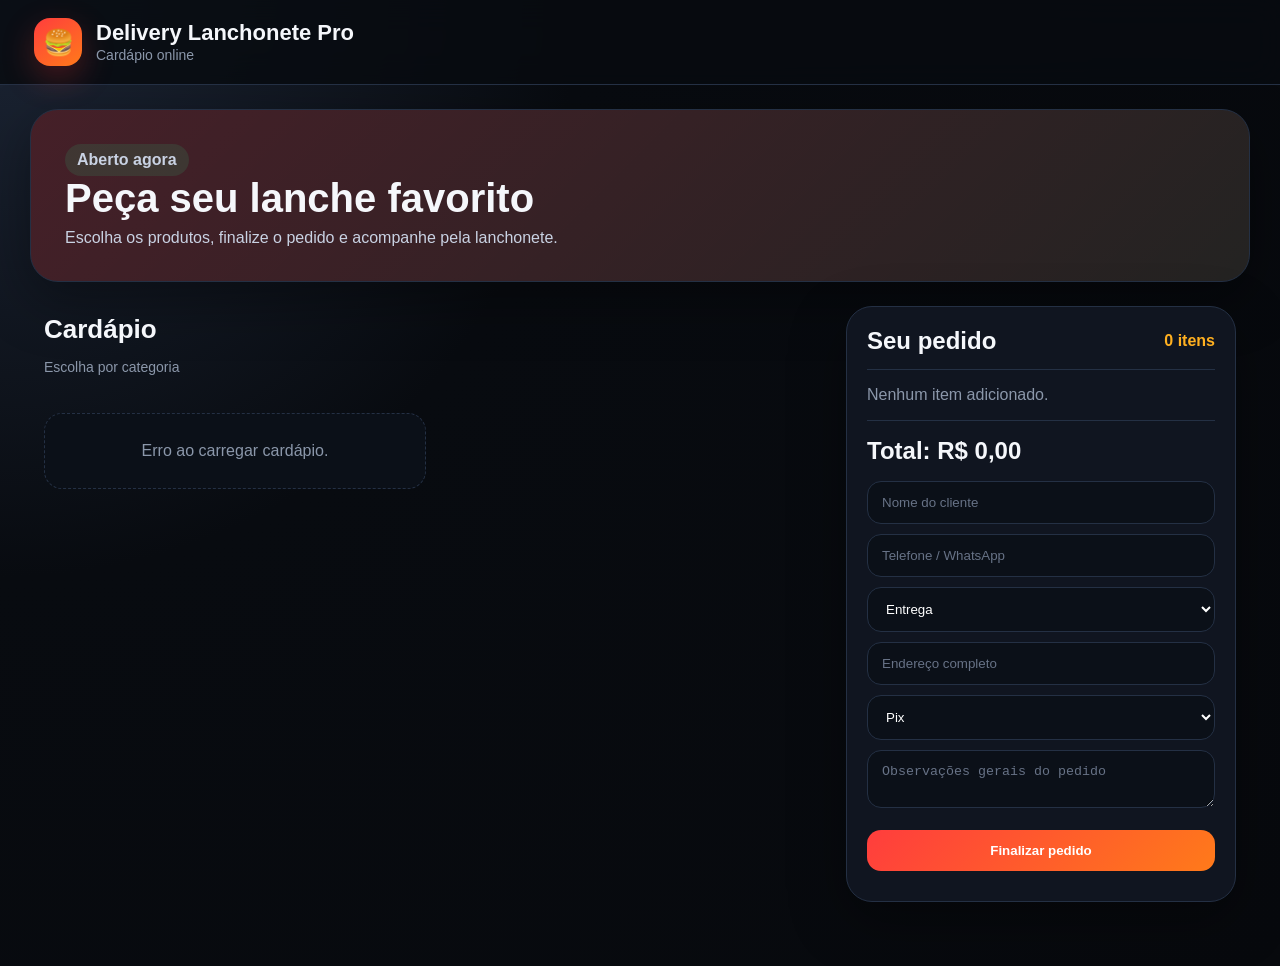
==== frontend/static/index.html @ 798baa49 "Primeira versão Delivery Pro" ====
<!DOCTYPE html>
<html lang="pt-br">
<head>
  <meta charset="UTF-8" />
  <meta name="viewport" content="width=device-width, initial-scale=1.0" />
  <title>Delivery Lanchonete Pro</title>
  <link rel="stylesheet" href="styles.css" />
</head>
<body class="customer-page">
  <header class="topbar">
    <div class="brand">
      <div class="logo">🍔</div>
      <div>
        <h1>Delivery Lanchonete Pro</h1>
        <span>Cardápio online</span>
      </div>
    </div>
  </header>

  <section class="hero">
    <div>
      <p class="badge">Aberto agora</p>
      <h2>Peça seu lanche favorito</h2>
      <p>Escolha os produtos, finalize o pedido e acompanhe pela lanchonete.</p>
    </div>
  </section>

  <main class="layout">
    <section class="menu-area">
      <div class="section-title">
        <h2>Cardápio</h2>
        <p>Escolha por categoria</p>
      </div>

      <div id="category-tabs" class="category-tabs"></div>
      <div id="menu-container" class="product-grid"></div>
    </section>

    <aside class="cart-panel">
      <div class="cart-header">
        <h2>Seu pedido</h2>
        <span id="cart-count">0 itens</span>
      </div>

      <div id="cart-items" class="cart-items empty">
        Nenhum item adicionado.
      </div>

      <div class="cart-total" id="cart-total">
        Total: R$ 0,00
      </div>

      <div class="checkout">
        <input id="customer_name" placeholder="Nome do cliente" />
        <input id="phone" placeholder="Telefone / WhatsApp" />

        <select id="delivery_option">
          <option value="entrega">Entrega</option>
          <option value="retirada">Retirada no balcão</option>
        </select>

        <input id="address" placeholder="Endereço completo" />

        <select id="payment_method">
          <option value="pix">Pix</option>
          <option value="dinheiro">Dinheiro</option>
          <option value="cartao">Cartão</option>
        </select>

        <input
          id="change_amount"
          type="number"
          step="0.01"
          placeholder="Troco para quanto?"
          style="display:none"
        />

        <textarea
          id="observations"
          placeholder="Observações gerais do pedido"
        ></textarea>

        <button id="place-order-btn" class="primary-btn">
          Finalizar pedido
        </button>

        <div id="order-feedback"></div>
      </div>
    </aside>
  </main>

  <script src="scripts.js"></script>
</body>
</html>
---- frontend/static/styles.css ----
:root{--bg:#080b10;--panel:#111722;--panel2:#151d2b;--card:#131a26;--muted:#8b97aa;--text:#f5f7fb;--line:#243044;--accent:#ff3d3d;--accent2:#ffb020;--green:#28d17c;--blue:#4c8dff;--danger:#ff4d6d;--shadow:0 18px 55px rgba(0,0,0,.35)}*{box-sizing:border-box}body{margin:0;background:radial-gradient(circle at top left,#1c2535 0,#080b10 36%,#07090d 100%);color:var(--text);font-family:Inter,Segoe UI,Arial,sans-serif}.topbar{position:sticky;top:0;z-index:5;display:flex;align-items:center;justify-content:space-between;padding:18px 34px;background:rgba(8,11,16,.84);backdrop-filter:blur(16px);border-bottom:1px solid var(--line)}.brand{display:flex;gap:14px;align-items:center}.logo{width:48px;height:48px;display:grid;place-items:center;border-radius:16px;background:linear-gradient(145deg,var(--accent),#ff7a1a);box-shadow:0 12px 32px rgba(255,61,61,.25);font-size:25px}.brand h1{margin:0;font-size:22px}.brand span,.section-title p{color:var(--muted);font-size:14px}.admin-link{color:#fff;text-decoration:none;border:1px solid var(--line);padding:11px 16px;border-radius:14px;background:var(--panel2)}.hero{margin:24px auto 10px;max-width:1220px;padding:34px;border:1px solid var(--line);border-radius:28px;background:linear-gradient(135deg,rgba(255,61,61,.22),rgba(255,176,32,.08)),var(--panel);box-shadow:var(--shadow)}.badge{display:inline-block;margin:0 0 12px;padding:7px 12px;border-radius:99px;background:rgba(40,209,124,.13);color:var(--green);font-weight:700}.hero h2{font-size:40px;margin:0 0 8px}.hero p{color:#c9d2e3;margin:0}.layout{max-width:1220px;margin:0 auto 50px;display:grid;grid-template-columns:1fr 390px;gap:22px;padding:14px}.section-title{margin:8px 0 18px}.section-title h2{margin:0;font-size:26px}.category-tabs{display:flex;gap:10px;flex-wrap:wrap;margin-bottom:20px}.tab{border:1px solid var(--line);background:var(--panel);color:#d8dfed;padding:11px 18px;border-radius:99px;cursor:pointer}.tab.active{background:linear-gradient(135deg,var(--accent),#ff7a1a);border-color:transparent;color:white;font-weight:800}.product-grid{display:grid;grid-template-columns:repeat(auto-fill,minmax(260px,1fr));gap:16px}.product-card{background:linear-gradient(180deg,var(--card),#0f1520);border:1px solid var(--line);border-radius:24px;overflow:hidden;box-shadow:var(--shadow)}.product-image{height:150px;display:grid;place-items:center;background:linear-gradient(135deg,#202b3d,#111722);font-size:64px}.product-body{padding:18px}.product-body h3{margin:0 0 8px}.product-body p{min-height:44px;color:var(--muted);margin:0 0 12px}.product-body strong{display:block;color:#fff;font-size:22px;margin-bottom:12px}.item-note,input,select,textarea{width:100%;border:1px solid var(--line);background:#0b1018;color:#fff;border-radius:14px;padding:13px 14px;outline:none}input::placeholder,textarea::placeholder{color:#677286}.product-body button,.primary-btn,.order-actions button{width:100%;border:0;border-radius:14px;padding:13px;background:linear-gradient(135deg,var(--accent),#ff7a1a);color:white;font-weight:800;cursor:pointer;margin-top:12px}.cart-panel{position:sticky;top:92px;align-self:start;background:rgba(17,23,34,.95);border:1px solid var(--line);border-radius:26px;padding:20px;box-shadow:var(--shadow)}.cart-header{display:flex;align-items:center;justify-content:space-between;border-bottom:1px solid var(--line);padding-bottom:14px}.cart-header h2{margin:0}.cart-header span{color:var(--accent2);font-weight:800}.cart-items{display:flex;flex-direction:column;gap:12px;max-height:330px;overflow:auto;padding:16px 0}.empty{color:var(--muted)}.cart-item{display:grid;grid-template-columns:1fr auto;gap:10px;background:#0b1018;border:1px solid var(--line);border-radius:18px;padding:13px}.cart-item span{display:block;color:var(--muted);font-size:12px;margin-top:4px}.cart-item em{grid-column:1/3;color:var(--accent2);font-style:normal;font-weight:800}.qty-control{display:flex;gap:8px;align-items:center}.qty-control button{width:30px;height:30px;border-radius:10px;border:1px solid var(--line);background:var(--panel2);color:#fff}.cart-total{font-size:24px;font-weight:900;border-top:1px solid var(--line);padding-top:16px}.checkout{display:flex;flex-direction:column;gap:10px;margin-top:16px}.success-msg,.error-msg{padding:12px;border-radius:14px;margin-top:10px}.success-msg{background:rgba(40,209,124,.15);color:var(--green)}.error-msg{background:rgba(255,77,109,.15);color:var(--danger)}.admin-layout{max-width:1250px;margin:0 auto;padding:24px}.metrics{display:grid;grid-template-columns:repeat(3,1fr);gap:16px;margin-bottom:24px}.metric-card,.orders-section{background:rgba(17,23,34,.96);border:1px solid var(--line);border-radius:24px;padding:22px;box-shadow:var(--shadow)}.metric-card span{color:var(--muted)}.metric-card strong{display:block;font-size:34px;margin-top:8px}.orders-list{display:grid;grid-template-columns:repeat(auto-fill,minmax(340px,1fr));gap:16px}.order-card{background:#0b1018;border:1px solid var(--line);border-radius:22px;padding:18px}.order-head{display:flex;justify-content:space-between;gap:12px}.order-head strong,.order-head span{display:block}.order-head span{color:var(--muted)}.status{padding:7px 10px;border-radius:999px;font-size:12px;font-weight:900;white-space:nowrap}.status.novo{background:rgba(76,141,255,.15);color:var(--blue)}.status.em_preparo{background:rgba(255,176,32,.15);color:var(--accent2)}.status.saiu_entrega{background:rgba(160,120,255,.15);color:#b99cff}.status.finalizado{background:rgba(40,209,124,.15);color:var(--green)}.status.cancelado{background:rgba(255,77,109,.15);color:var(--danger)}.order-info{color:#c9d2e3;font-size:14px}.items-list{border-top:1px solid var(--line);border-bottom:1px solid var(--line);padding:12px 0;margin:12px 0}.items-list div,.history-item{display:flex;align-items:center;justify-content:space-between;gap:10px}.items-list strong,.order-total{color:var(--accent2)}.obs{color:#d7deed}.order-total{font-size:22px;font-weight:900;text-align:right}.order-actions{display:grid;grid-template-columns:repeat(2,1fr);gap:9px;margin-top:14px}.order-actions button{margin:0;background:#1d283a}.order-actions .danger{background:var(--danger)}.order-actions .print{background:var(--accent2);color:#1b1200}.history-list{display:flex;flex-direction:column;gap:10px}.history-item{background:#0b1018;border:1px solid var(--line);border-radius:16px;padding:14px}.history-item span{display:block;color:var(--muted);font-size:13px}.empty-state{padding:28px;border:1px dashed var(--line);border-radius:18px;color:var(--muted);text-align:center;background:#0b1018}@media(max-width:900px){.topbar{padding:14px 16px}.hero{margin:12px;padding:24px}.hero h2{font-size:30px}.layout{grid-template-columns:1fr;padding:12px}.cart-panel{position:static}.metrics{grid-template-columns:1fr}.orders-list{grid-template-columns:1fr}.admin-link{display:none}}
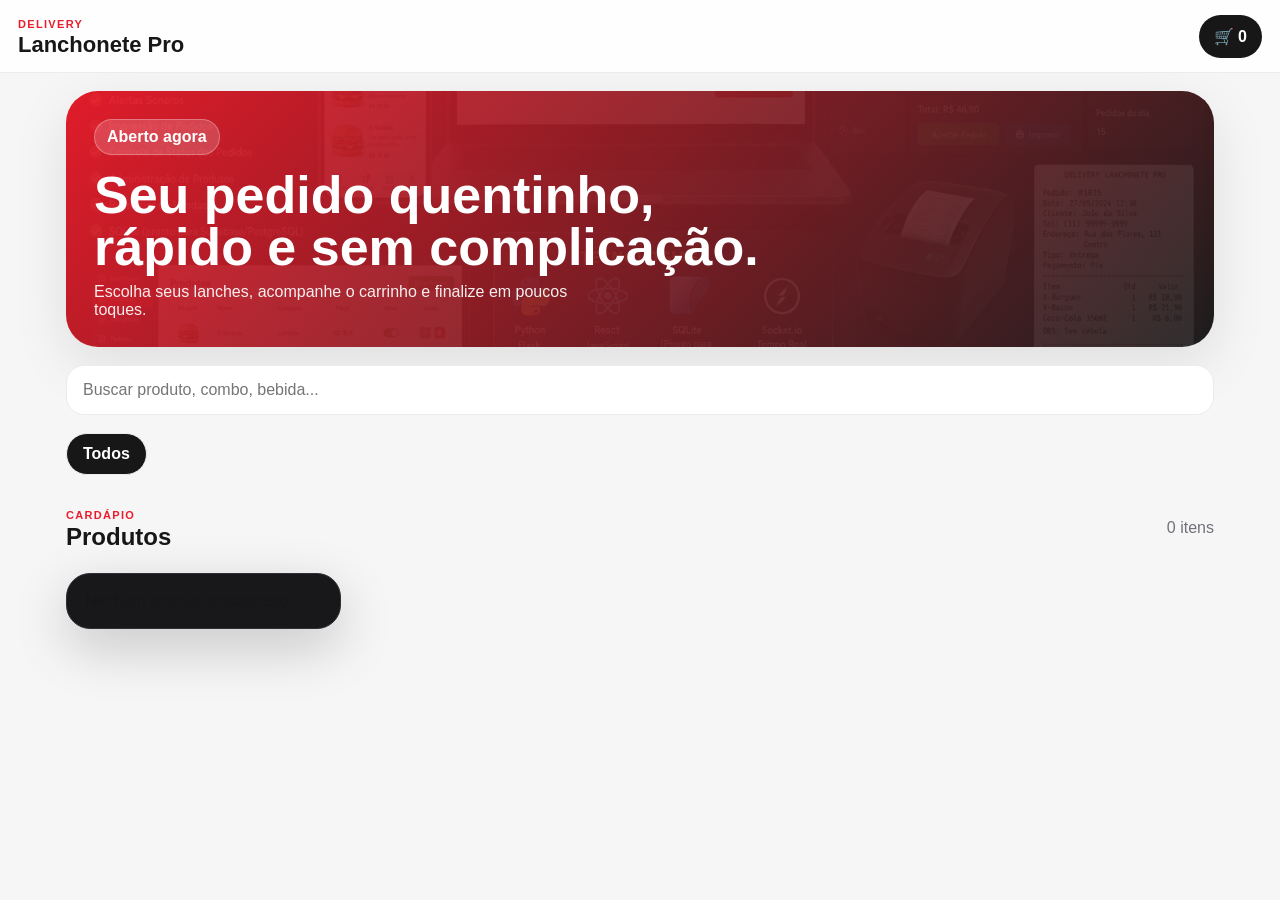
==== commit 3247de40: "Atualiza frontend cliente premium" ====
--- a/frontend/static/index.html
+++ b/frontend/static/index.html
@@ -1,94 +1,72 @@
-<!DOCTYPE html>
-<html lang="pt-br">
+<!doctype html>
+<html lang="pt-BR">
 <head>
-  <meta charset="UTF-8" />
-  <meta name="viewport" content="width=device-width, initial-scale=1.0" />
+  <meta charset="utf-8" />
+  <meta name="viewport" content="width=device-width, initial-scale=1" />
+  <meta name="theme-color" content="#ea1d2c" />
   <title>Delivery Lanchonete Pro</title>
+  <link rel="manifest" href="manifest.webmanifest" />
   <link rel="stylesheet" href="styles.css" />
 </head>
-<body class="customer-page">
-  <header class="topbar">
-    <div class="brand">
-      <div class="logo">🍔</div>
+<body class="client-page">
+  <header class="topbar glass">
+    <div>
+      <span class="eyebrow">Delivery</span>
+      <h1>Lanchonete Pro</h1>
+    </div>
+    <button class="cart-pill" id="openCartBtn">🛒 <span id="cartCount">0</span></button>
+  </header>
+
+  <main class="app-shell">
+    <section class="hero-card">
       <div>
-        <h1>Delivery Lanchonete Pro</h1>
-        <span>Cardápio online</span>
+        <span class="badge">Aberto agora</span>
+        <h2>Seu pedido quentinho, rápido e sem complicação.</h2>
+        <p>Escolha seus lanches, acompanhe o carrinho e finalize em poucos toques.</p>
+      </div>
+    </section>
+
+    <section class="search-card">
+      <input id="searchInput" type="search" placeholder="Buscar produto, combo, bebida..." autocomplete="off" />
+    </section>
+
+    <nav class="category-scroll" id="categoryList"></nav>
+
+    <section class="section-head">
+      <div>
+        <span class="eyebrow">Cardápio</span>
+        <h2>Produtos</h2>
+      </div>
+      <span id="productCounter" class="muted"></span>
+    </section>
+
+    <section class="product-grid" id="productGrid"></section>
+  </main>
+
+  <aside class="cart-drawer" id="cartDrawer" aria-hidden="true">
+    <div class="cart-panel">
+      <div class="cart-header">
+        <h2>Meu carrinho</h2>
+        <button class="icon-btn" id="closeCartBtn">✕</button>
+      </div>
+      <div id="cartItems" class="cart-items"></div>
+      <div class="checkout-box">
+        <div class="total-row"><span>Total</span><strong id="cartTotal">R$ 0,00</strong></div>
+        <input id="customerName" placeholder="Seu nome" />
+        <input id="customerPhone" placeholder="Telefone / WhatsApp" />
+        <input id="customerAddress" placeholder="Endereço ou Retirada no balcão" />
+        <select id="paymentMethod">
+          <option value="Pix">Pix</option>
+          <option value="Cartão">Cartão</option>
+          <option value="Dinheiro">Dinheiro</option>
+        </select>
+        <textarea id="orderNotes" placeholder="Observações do pedido"></textarea>
+        <button class="primary-btn" id="finishOrderBtn">Finalizar pedido</button>
       </div>
     </div>
-  </header>
+  </aside>
 
-  <section class="hero">
-    <div>
-      <p class="badge">Aberto agora</p>
-      <h2>Peça seu lanche favorito</h2>
-      <p>Escolha os produtos, finalize o pedido e acompanhe pela lanchonete.</p>
-    </div>
-  </section>
-
-  <main class="layout">
-    <section class="menu-area">
-      <div class="section-title">
-        <h2>Cardápio</h2>
-        <p>Escolha por categoria</p>
-      </div>
-
-      <div id="category-tabs" class="category-tabs"></div>
-      <div id="menu-container" class="product-grid"></div>
-    </section>
-
-    <aside class="cart-panel">
-      <div class="cart-header">
-        <h2>Seu pedido</h2>
-        <span id="cart-count">0 itens</span>
-      </div>
-
-      <div id="cart-items" class="cart-items empty">
-        Nenhum item adicionado.
-      </div>
-
-      <div class="cart-total" id="cart-total">
-        Total: R$ 0,00
-      </div>
-
-      <div class="checkout">
-        <input id="customer_name" placeholder="Nome do cliente" />
-        <input id="phone" placeholder="Telefone / WhatsApp" />
-
-        <select id="delivery_option">
-          <option value="entrega">Entrega</option>
-          <option value="retirada">Retirada no balcão</option>
-        </select>
-
-        <input id="address" placeholder="Endereço completo" />
-
-        <select id="payment_method">
-          <option value="pix">Pix</option>
-          <option value="dinheiro">Dinheiro</option>
-          <option value="cartao">Cartão</option>
-        </select>
-
-        <input
-          id="change_amount"
-          type="number"
-          step="0.01"
-          placeholder="Troco para quanto?"
-          style="display:none"
-        />
-
-        <textarea
-          id="observations"
-          placeholder="Observações gerais do pedido"
-        ></textarea>
-
-        <button id="place-order-btn" class="primary-btn">
-          Finalizar pedido
-        </button>
-
-        <div id="order-feedback"></div>
-      </div>
-    </aside>
-  </main>
-
+  <div class="toast" id="toast"></div>
   <script src="scripts.js"></script>
 </body>
-</html>+</html>
--- a/frontend/static/styles.css
+++ b/frontend/static/styles.css
@@ -1 +1 @@
-:root{--bg:#080b10;--panel:#111722;--panel2:#151d2b;--card:#131a26;--muted:#8b97aa;--text:#f5f7fb;--line:#243044;--accent:#ff3d3d;--accent2:#ffb020;--green:#28d17c;--blue:#4c8dff;--danger:#ff4d6d;--shadow:0 18px 55px rgba(0,0,0,.35)}*{box-sizing:border-box}body{margin:0;background:radial-gradient(circle at top left,#1c2535 0,#080b10 36%,#07090d 100%);color:var(--text);font-family:Inter,Segoe UI,Arial,sans-serif}.topbar{position:sticky;top:0;z-index:5;display:flex;align-items:center;justify-content:space-between;padding:18px 34px;background:rgba(8,11,16,.84);backdrop-filter:blur(16px);border-bottom:1px solid var(--line)}.brand{display:flex;gap:14px;align-items:center}.logo{width:48px;height:48px;display:grid;place-items:center;border-radius:16px;background:linear-gradient(145deg,var(--accent),#ff7a1a);box-shadow:0 12px 32px rgba(255,61,61,.25);font-size:25px}.brand h1{margin:0;font-size:22px}.brand span,.section-title p{color:var(--muted);font-size:14px}.admin-link{color:#fff;text-decoration:none;border:1px solid var(--line);padding:11px 16px;border-radius:14px;background:var(--panel2)}.hero{margin:24px auto 10px;max-width:1220px;padding:34px;border:1px solid var(--line);border-radius:28px;background:linear-gradient(135deg,rgba(255,61,61,.22),rgba(255,176,32,.08)),var(--panel);box-shadow:var(--shadow)}.badge{display:inline-block;margin:0 0 12px;padding:7px 12px;border-radius:99px;background:rgba(40,209,124,.13);color:var(--green);font-weight:700}.hero h2{font-size:40px;margin:0 0 8px}.hero p{color:#c9d2e3;margin:0}.layout{max-width:1220px;margin:0 auto 50px;display:grid;grid-template-columns:1fr 390px;gap:22px;padding:14px}.section-title{margin:8px 0 18px}.section-title h2{margin:0;font-size:26px}.category-tabs{display:flex;gap:10px;flex-wrap:wrap;margin-bottom:20px}.tab{border:1px solid var(--line);background:var(--panel);color:#d8dfed;padding:11px 18px;border-radius:99px;cursor:pointer}.tab.active{background:linear-gradient(135deg,var(--accent),#ff7a1a);border-color:transparent;color:white;font-weight:800}.product-grid{display:grid;grid-template-columns:repeat(auto-fill,minmax(260px,1fr));gap:16px}.product-card{background:linear-gradient(180deg,var(--card),#0f1520);border:1px solid var(--line);border-radius:24px;overflow:hidden;box-shadow:var(--shadow)}.product-image{height:150px;display:grid;place-items:center;background:linear-gradient(135deg,#202b3d,#111722);font-size:64px}.product-body{padding:18px}.product-body h3{margin:0 0 8px}.product-body p{min-height:44px;color:var(--muted);margin:0 0 12px}.product-body strong{display:block;color:#fff;font-size:22px;margin-bottom:12px}.item-note,input,select,textarea{width:100%;border:1px solid var(--line);background:#0b1018;color:#fff;border-radius:14px;padding:13px 14px;outline:none}input::placeholder,textarea::placeholder{color:#677286}.product-body button,.primary-btn,.order-actions button{width:100%;border:0;border-radius:14px;padding:13px;background:linear-gradient(135deg,var(--accent),#ff7a1a);color:white;font-weight:800;cursor:pointer;margin-top:12px}.cart-panel{position:sticky;top:92px;align-self:start;background:rgba(17,23,34,.95);border:1px solid var(--line);border-radius:26px;padding:20px;box-shadow:var(--shadow)}.cart-header{display:flex;align-items:center;justify-content:space-between;border-bottom:1px solid var(--line);padding-bottom:14px}.cart-header h2{margin:0}.cart-header span{color:var(--accent2);font-weight:800}.cart-items{display:flex;flex-direction:column;gap:12px;max-height:330px;overflow:auto;padding:16px 0}.empty{color:var(--muted)}.cart-item{display:grid;grid-template-columns:1fr auto;gap:10px;background:#0b1018;border:1px solid var(--line);border-radius:18px;padding:13px}.cart-item span{display:block;color:var(--muted);font-size:12px;margin-top:4px}.cart-item em{grid-column:1/3;color:var(--accent2);font-style:normal;font-weight:800}.qty-control{display:flex;gap:8px;align-items:center}.qty-control button{width:30px;height:30px;border-radius:10px;border:1px solid var(--line);background:var(--panel2);color:#fff}.cart-total{font-size:24px;font-weight:900;border-top:1px solid var(--line);padding-top:16px}.checkout{display:flex;flex-direction:column;gap:10px;margin-top:16px}.success-msg,.error-msg{padding:12px;border-radius:14px;margin-top:10px}.success-msg{background:rgba(40,209,124,.15);color:var(--green)}.error-msg{background:rgba(255,77,109,.15);color:var(--danger)}.admin-layout{max-width:1250px;margin:0 auto;padding:24px}.metrics{display:grid;grid-template-columns:repeat(3,1fr);gap:16px;margin-bottom:24px}.metric-card,.orders-section{background:rgba(17,23,34,.96);border:1px solid var(--line);border-radius:24px;padding:22px;box-shadow:var(--shadow)}.metric-card span{color:var(--muted)}.metric-card strong{display:block;font-size:34px;margin-top:8px}.orders-list{display:grid;grid-template-columns:repeat(auto-fill,minmax(340px,1fr));gap:16px}.order-card{background:#0b1018;border:1px solid var(--line);border-radius:22px;padding:18px}.order-head{display:flex;justify-content:space-between;gap:12px}.order-head strong,.order-head span{display:block}.order-head span{color:var(--muted)}.status{padding:7px 10px;border-radius:999px;font-size:12px;font-weight:900;white-space:nowrap}.status.novo{background:rgba(76,141,255,.15);color:var(--blue)}.status.em_preparo{background:rgba(255,176,32,.15);color:var(--accent2)}.status.saiu_entrega{background:rgba(160,120,255,.15);color:#b99cff}.status.finalizado{background:rgba(40,209,124,.15);color:var(--green)}.status.cancelado{background:rgba(255,77,109,.15);color:var(--danger)}.order-info{color:#c9d2e3;font-size:14px}.items-list{border-top:1px solid var(--line);border-bottom:1px solid var(--line);padding:12px 0;margin:12px 0}.items-list div,.history-item{display:flex;align-items:center;justify-content:space-between;gap:10px}.items-list strong,.order-total{color:var(--accent2)}.obs{color:#d7deed}.order-total{font-size:22px;font-weight:900;text-align:right}.order-actions{display:grid;grid-template-columns:repeat(2,1fr);gap:9px;margin-top:14px}.order-actions button{margin:0;background:#1d283a}.order-actions .danger{background:var(--danger)}.order-actions .print{background:var(--accent2);color:#1b1200}.history-list{display:flex;flex-direction:column;gap:10px}.history-item{background:#0b1018;border:1px solid var(--line);border-radius:16px;padding:14px}.history-item span{display:block;color:var(--muted);font-size:13px}.empty-state{padding:28px;border:1px dashed var(--line);border-radius:18px;color:var(--muted);text-align:center;background:#0b1018}@media(max-width:900px){.topbar{padding:14px 16px}.hero{margin:12px;padding:24px}.hero h2{font-size:30px}.layout{grid-template-columns:1fr;padding:12px}.cart-panel{position:static}.metrics{grid-template-columns:1fr}.orders-list{grid-template-columns:1fr}.admin-link{display:none}}
+:root{--red:#ea1d2c;--dark:#171717;--muted:#71717a;--bg:#f6f6f7;--card:#fff;--line:#ececf0;--shadow:0 18px 55px rgba(15,15,20,.10);--radius:24px}*{box-sizing:border-box}body{margin:0;font-family:Inter,Segoe UI,Arial,sans-serif;background:var(--bg);color:var(--dark)}button,input,select,textarea{font:inherit}button{cursor:pointer}.topbar{position:sticky;top:0;z-index:10;display:flex;justify-content:space-between;align-items:center;padding:14px 18px;background:rgba(255,255,255,.88);backdrop-filter:blur(18px);border-bottom:1px solid var(--line)}h1,h2,p{margin:0}.topbar h1{font-size:22px}.eyebrow{text-transform:uppercase;letter-spacing:.12em;color:var(--red);font-weight:800;font-size:11px}.app-shell{max-width:1180px;margin:0 auto;padding:18px 16px 110px}.hero-card{min-height:230px;border-radius:32px;padding:28px;display:flex;align-items:end;color:#fff;background:linear-gradient(135deg,rgba(234,29,44,.96),rgba(30,30,30,.92)),url('images/combo1.png') center/cover;box-shadow:var(--shadow)}.hero-card h2{font-size:clamp(28px,6vw,52px);max-width:720px;line-height:1}.hero-card p{margin-top:10px;max-width:530px;opacity:.92}.badge{display:inline-flex;background:rgba(255,255,255,.18);border:1px solid rgba(255,255,255,.28);padding:8px 12px;border-radius:999px;margin-bottom:14px;font-weight:800}.search-card{margin:18px 0}.search-card input,.checkout-box input,.checkout-box select,.checkout-box textarea,.product-form input,.product-form textarea{width:100%;border:1px solid var(--line);background:#fff;border-radius:18px;padding:15px 16px;outline:none}.search-card input:focus,.checkout-box input:focus,.product-form input:focus{border-color:var(--red);box-shadow:0 0 0 4px rgba(234,29,44,.10)}.category-scroll{display:flex;gap:10px;overflow:auto;padding-bottom:8px}.category-btn{border:1px solid var(--line);background:#fff;border-radius:999px;padding:11px 16px;white-space:nowrap;font-weight:800}.category-btn.active{background:var(--dark);color:#fff}.section-head,.admin-header{display:flex;justify-content:space-between;align-items:center;margin:22px 0}.product-grid{display:grid;grid-template-columns:repeat(auto-fill,minmax(240px,1fr));gap:16px}.product-card{background:var(--card);border:1px solid var(--line);border-radius:var(--radius);overflow:hidden;box-shadow:0 10px 30px rgba(0,0,0,.05)}.product-img{height:170px;background:#eee center/cover no-repeat}.product-info{padding:16px}.product-info h3{margin:0 0 7px}.product-info p{color:var(--muted);min-height:42px}.price-row{display:flex;align-items:center;justify-content:space-between;margin-top:14px}.price{font-weight:900;font-size:20px}.primary-btn{border:0;border-radius:18px;background:var(--red);color:#fff;padding:14px 18px;font-weight:900;box-shadow:0 10px 24px rgba(234,29,44,.25)}.primary-btn.small{padding:10px 14px}.cart-pill,.icon-btn{border:0;background:var(--dark);color:#fff;border-radius:999px;padding:12px 15px;font-weight:900}.cart-drawer{position:fixed;inset:0;background:rgba(0,0,0,.44);display:none;z-index:50}.cart-drawer.open{display:block}.cart-panel{margin-left:auto;width:min(430px,100%);height:100%;background:#fff;padding:18px;display:flex;flex-direction:column;box-shadow:var(--shadow)}.cart-header,.cart-line,.total-row{display:flex;justify-content:space-between;align-items:center;gap:12px}.cart-items{flex:1;overflow:auto;padding:8px 0}.cart-line{border-bottom:1px solid var(--line);padding:12px 0}.qty{display:flex;gap:8px;align-items:center}.qty button{border:1px solid var(--line);background:#fff;border-radius:10px;width:30px;height:30px}.checkout-box{display:grid;gap:10px;border-top:1px solid var(--line);padding-top:14px}.total-row strong{font-size:23px}.toast{position:fixed;left:50%;bottom:24px;transform:translateX(-50%);background:#171717;color:#fff;padding:14px 18px;border-radius:16px;box-shadow:var(--shadow);display:none;z-index:80}.toast.show{display:block}.muted{color:var(--muted)}.admin-page{background:#111;color:#f5f5f5}.sidebar{position:fixed;left:0;top:0;bottom:0;width:250px;padding:22px;background:#09090b;border-right:1px solid #27272a}.sidebar h1{font-size:24px;margin-bottom:28px}.sidebar a{display:block;color:#d4d4d8;text-decoration:none;padding:13px 14px;border-radius:16px;margin-bottom:8px}.sidebar a.active,.sidebar a:hover{background:var(--red);color:#fff}.admin-main{margin-left:250px;padding:26px}.kpi-grid{display:grid;grid-template-columns:repeat(4,minmax(0,1fr));gap:14px}.kpi,.admin-card,.kanban-col{background:#18181b;border:1px solid #2f2f35;border-radius:24px;padding:18px;box-shadow:0 18px 55px rgba(0,0,0,.20)}.kpi span{color:#a1a1aa}.kpi strong{display:block;font-size:28px;margin-top:8px}.kanban{display:grid;grid-template-columns:repeat(4,minmax(230px,1fr));gap:14px;margin-top:18px}.order-card{background:#222226;border:1px solid #34343a;border-radius:18px;padding:14px;margin-top:12px}.order-card h4{margin:0 0 8px}.status-select{width:100%;margin-top:10px;border-radius:12px;padding:10px;border:1px solid #3f3f46;background:#111;color:#fff}.product-form{display:grid;grid-template-columns:repeat(2,minmax(0,1fr));gap:12px}.product-form textarea,.product-form button{grid-column:1/-1}.file-label{border:1px dashed #555;border-radius:18px;padding:14px;color:#d4d4d8}.login-page{min-height:100vh;display:grid;place-items:center;background:linear-gradient(135deg,#09090b,#331014)}.login-card{width:min(420px,92vw);background:#fff;border-radius:32px;padding:28px;display:grid;gap:14px;box-shadow:var(--shadow)}.login-card input{border:1px solid var(--line);border-radius:16px;padding:14px}@media(max-width:780px){.hero-card{min-height:210px;padding:22px}.product-grid{grid-template-columns:1fr}.sidebar{position:static;width:auto}.admin-main{margin-left:0;padding:16px}.kpi-grid,.kanban,.product-form{grid-template-columns:1fr}.admin-header{align-items:flex-start;gap:12px}.cart-panel{width:100%}}
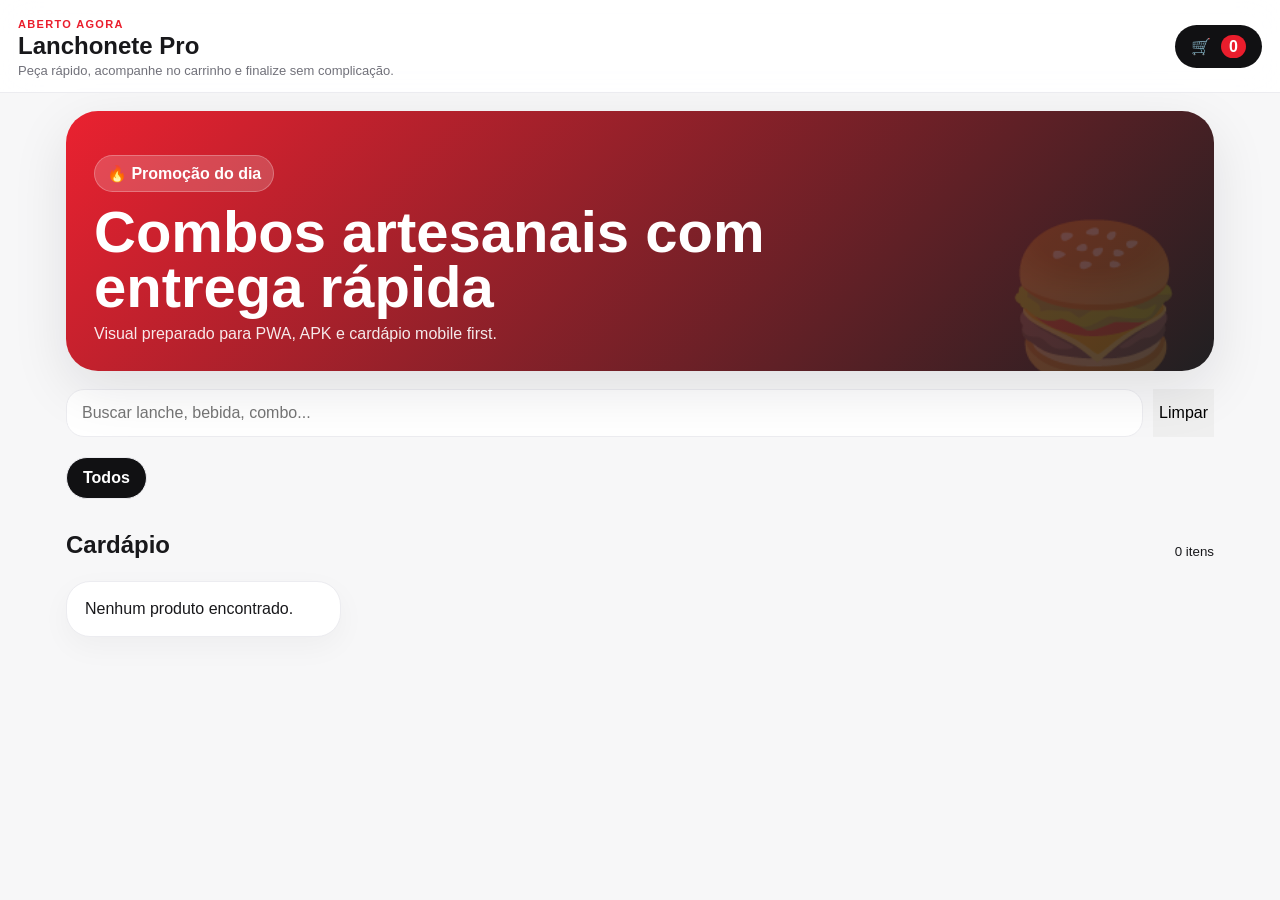
==== commit 415658d1: "Frontend iFood V2" ====
--- a/frontend/static/index.html
+++ b/frontend/static/index.html
@@ -1,72 +1 @@
-<!doctype html>
-<html lang="pt-BR">
-<head>
-  <meta charset="utf-8" />
-  <meta name="viewport" content="width=device-width, initial-scale=1" />
-  <meta name="theme-color" content="#ea1d2c" />
-  <title>Delivery Lanchonete Pro</title>
-  <link rel="manifest" href="manifest.webmanifest" />
-  <link rel="stylesheet" href="styles.css" />
-</head>
-<body class="client-page">
-  <header class="topbar glass">
-    <div>
-      <span class="eyebrow">Delivery</span>
-      <h1>Lanchonete Pro</h1>
-    </div>
-    <button class="cart-pill" id="openCartBtn">🛒 <span id="cartCount">0</span></button>
-  </header>
-
-  <main class="app-shell">
-    <section class="hero-card">
-      <div>
-        <span class="badge">Aberto agora</span>
-        <h2>Seu pedido quentinho, rápido e sem complicação.</h2>
-        <p>Escolha seus lanches, acompanhe o carrinho e finalize em poucos toques.</p>
-      </div>
-    </section>
-
-    <section class="search-card">
-      <input id="searchInput" type="search" placeholder="Buscar produto, combo, bebida..." autocomplete="off" />
-    </section>
-
-    <nav class="category-scroll" id="categoryList"></nav>
-
-    <section class="section-head">
-      <div>
-        <span class="eyebrow">Cardápio</span>
-        <h2>Produtos</h2>
-      </div>
-      <span id="productCounter" class="muted"></span>
-    </section>
-
-    <section class="product-grid" id="productGrid"></section>
-  </main>
-
-  <aside class="cart-drawer" id="cartDrawer" aria-hidden="true">
-    <div class="cart-panel">
-      <div class="cart-header">
-        <h2>Meu carrinho</h2>
-        <button class="icon-btn" id="closeCartBtn">✕</button>
-      </div>
-      <div id="cartItems" class="cart-items"></div>
-      <div class="checkout-box">
-        <div class="total-row"><span>Total</span><strong id="cartTotal">R$ 0,00</strong></div>
-        <input id="customerName" placeholder="Seu nome" />
-        <input id="customerPhone" placeholder="Telefone / WhatsApp" />
-        <input id="customerAddress" placeholder="Endereço ou Retirada no balcão" />
-        <select id="paymentMethod">
-          <option value="Pix">Pix</option>
-          <option value="Cartão">Cartão</option>
-          <option value="Dinheiro">Dinheiro</option>
-        </select>
-        <textarea id="orderNotes" placeholder="Observações do pedido"></textarea>
-        <button class="primary-btn" id="finishOrderBtn">Finalizar pedido</button>
-      </div>
-    </div>
-  </aside>
-
-  <div class="toast" id="toast"></div>
-  <script src="scripts.js"></script>
-</body>
-</html>
+<!doctype html><html lang="pt-BR"><head><meta charset="utf-8"><meta name="viewport" content="width=device-width,initial-scale=1"><meta name="theme-color" content="#ea1d2c"><title>Delivery Lanchonete Pro</title><link rel="manifest" href="manifest.webmanifest"><link rel="stylesheet" href="styles.css"></head><body class="client-page"><header class="client-top"><div><span class="mini">aberto agora</span><h1>Lanchonete Pro</h1><p>Peça rápido, acompanhe no carrinho e finalize sem complicação.</p></div><button class="cart-float-btn" id="openCartBtn">🛒 <b id="cartCount">0</b></button></header><main class="store"><section class="hero"><div><span>🔥 Promoção do dia</span><h2>Combos artesanais com entrega rápida</h2><p>Visual preparado para PWA, APK e cardápio mobile first.</p></div></section><section class="searchbar"><input id="searchInput" placeholder="Buscar lanche, bebida, combo..."><button id="clearSearch">Limpar</button></section><nav class="categories" id="categoryList"></nav><section class="store-head"><h2>Cardápio</h2><small id="productCounter"></small></section><section class="products" id="productGrid"></section></main><aside class="cart" id="cartDrawer"><div class="cart-box"><div class="cart-title"><h2>Seu carrinho</h2><button id="closeCartBtn">×</button></div><div id="cartItems"></div><div class="checkout"><div class="total"><span>Total</span><strong id="cartTotal">R$ 0,00</strong></div><input id="customerName" placeholder="Nome do cliente"><input id="customerPhone" placeholder="WhatsApp"><input id="customerAddress" placeholder="Endereço ou Retirada no balcão"><select id="paymentMethod"><option>Pix</option><option>Cartão</option><option>Dinheiro</option></select><textarea id="orderNotes" placeholder="Observações, ponto da carne, retirar ingrediente..."></textarea><button class="btn primary" id="finishOrderBtn">Finalizar pedido</button></div></div></aside><div class="toast" id="toast"></div><script src="scripts.js"></script></body></html>
--- a/frontend/static/styles.css
+++ b/frontend/static/styles.css
@@ -1 +1 @@
-:root{--red:#ea1d2c;--dark:#171717;--muted:#71717a;--bg:#f6f6f7;--card:#fff;--line:#ececf0;--shadow:0 18px 55px rgba(15,15,20,.10);--radius:24px}*{box-sizing:border-box}body{margin:0;font-family:Inter,Segoe UI,Arial,sans-serif;background:var(--bg);color:var(--dark)}button,input,select,textarea{font:inherit}button{cursor:pointer}.topbar{position:sticky;top:0;z-index:10;display:flex;justify-content:space-between;align-items:center;padding:14px 18px;background:rgba(255,255,255,.88);backdrop-filter:blur(18px);border-bottom:1px solid var(--line)}h1,h2,p{margin:0}.topbar h1{font-size:22px}.eyebrow{text-transform:uppercase;letter-spacing:.12em;color:var(--red);font-weight:800;font-size:11px}.app-shell{max-width:1180px;margin:0 auto;padding:18px 16px 110px}.hero-card{min-height:230px;border-radius:32px;padding:28px;display:flex;align-items:end;color:#fff;background:linear-gradient(135deg,rgba(234,29,44,.96),rgba(30,30,30,.92)),url('images/combo1.png') center/cover;box-shadow:var(--shadow)}.hero-card h2{font-size:clamp(28px,6vw,52px);max-width:720px;line-height:1}.hero-card p{margin-top:10px;max-width:530px;opacity:.92}.badge{display:inline-flex;background:rgba(255,255,255,.18);border:1px solid rgba(255,255,255,.28);padding:8px 12px;border-radius:999px;margin-bottom:14px;font-weight:800}.search-card{margin:18px 0}.search-card input,.checkout-box input,.checkout-box select,.checkout-box textarea,.product-form input,.product-form textarea{width:100%;border:1px solid var(--line);background:#fff;border-radius:18px;padding:15px 16px;outline:none}.search-card input:focus,.checkout-box input:focus,.product-form input:focus{border-color:var(--red);box-shadow:0 0 0 4px rgba(234,29,44,.10)}.category-scroll{display:flex;gap:10px;overflow:auto;padding-bottom:8px}.category-btn{border:1px solid var(--line);background:#fff;border-radius:999px;padding:11px 16px;white-space:nowrap;font-weight:800}.category-btn.active{background:var(--dark);color:#fff}.section-head,.admin-header{display:flex;justify-content:space-between;align-items:center;margin:22px 0}.product-grid{display:grid;grid-template-columns:repeat(auto-fill,minmax(240px,1fr));gap:16px}.product-card{background:var(--card);border:1px solid var(--line);border-radius:var(--radius);overflow:hidden;box-shadow:0 10px 30px rgba(0,0,0,.05)}.product-img{height:170px;background:#eee center/cover no-repeat}.product-info{padding:16px}.product-info h3{margin:0 0 7px}.product-info p{color:var(--muted);min-height:42px}.price-row{display:flex;align-items:center;justify-content:space-between;margin-top:14px}.price{font-weight:900;font-size:20px}.primary-btn{border:0;border-radius:18px;background:var(--red);color:#fff;padding:14px 18px;font-weight:900;box-shadow:0 10px 24px rgba(234,29,44,.25)}.primary-btn.small{padding:10px 14px}.cart-pill,.icon-btn{border:0;background:var(--dark);color:#fff;border-radius:999px;padding:12px 15px;font-weight:900}.cart-drawer{position:fixed;inset:0;background:rgba(0,0,0,.44);display:none;z-index:50}.cart-drawer.open{display:block}.cart-panel{margin-left:auto;width:min(430px,100%);height:100%;background:#fff;padding:18px;display:flex;flex-direction:column;box-shadow:var(--shadow)}.cart-header,.cart-line,.total-row{display:flex;justify-content:space-between;align-items:center;gap:12px}.cart-items{flex:1;overflow:auto;padding:8px 0}.cart-line{border-bottom:1px solid var(--line);padding:12px 0}.qty{display:flex;gap:8px;align-items:center}.qty button{border:1px solid var(--line);background:#fff;border-radius:10px;width:30px;height:30px}.checkout-box{display:grid;gap:10px;border-top:1px solid var(--line);padding-top:14px}.total-row strong{font-size:23px}.toast{position:fixed;left:50%;bottom:24px;transform:translateX(-50%);background:#171717;color:#fff;padding:14px 18px;border-radius:16px;box-shadow:var(--shadow);display:none;z-index:80}.toast.show{display:block}.muted{color:var(--muted)}.admin-page{background:#111;color:#f5f5f5}.sidebar{position:fixed;left:0;top:0;bottom:0;width:250px;padding:22px;background:#09090b;border-right:1px solid #27272a}.sidebar h1{font-size:24px;margin-bottom:28px}.sidebar a{display:block;color:#d4d4d8;text-decoration:none;padding:13px 14px;border-radius:16px;margin-bottom:8px}.sidebar a.active,.sidebar a:hover{background:var(--red);color:#fff}.admin-main{margin-left:250px;padding:26px}.kpi-grid{display:grid;grid-template-columns:repeat(4,minmax(0,1fr));gap:14px}.kpi,.admin-card,.kanban-col{background:#18181b;border:1px solid #2f2f35;border-radius:24px;padding:18px;box-shadow:0 18px 55px rgba(0,0,0,.20)}.kpi span{color:#a1a1aa}.kpi strong{display:block;font-size:28px;margin-top:8px}.kanban{display:grid;grid-template-columns:repeat(4,minmax(230px,1fr));gap:14px;margin-top:18px}.order-card{background:#222226;border:1px solid #34343a;border-radius:18px;padding:14px;margin-top:12px}.order-card h4{margin:0 0 8px}.status-select{width:100%;margin-top:10px;border-radius:12px;padding:10px;border:1px solid #3f3f46;background:#111;color:#fff}.product-form{display:grid;grid-template-columns:repeat(2,minmax(0,1fr));gap:12px}.product-form textarea,.product-form button{grid-column:1/-1}.file-label{border:1px dashed #555;border-radius:18px;padding:14px;color:#d4d4d8}.login-page{min-height:100vh;display:grid;place-items:center;background:linear-gradient(135deg,#09090b,#331014)}.login-card{width:min(420px,92vw);background:#fff;border-radius:32px;padding:28px;display:grid;gap:14px;box-shadow:var(--shadow)}.login-card input{border:1px solid var(--line);border-radius:16px;padding:14px}@media(max-width:780px){.hero-card{min-height:210px;padding:22px}.product-grid{grid-template-columns:1fr}.sidebar{position:static;width:auto}.admin-main{margin-left:0;padding:16px}.kpi-grid,.kanban,.product-form{grid-template-columns:1fr}.admin-header{align-items:flex-start;gap:12px}.cart-panel{width:100%}}
+:root{--red:#ea1d2c;--red2:#c91523;--bg:#f7f7f8;--text:#18181b;--muted:#71717a;--card:#fff;--line:#ececf0;--dark:#111113;--ok:#16a34a;--warn:#f59e0b;--shadow:0 18px 55px rgba(20,20,30,.10);--r:24px}*{box-sizing:border-box}body{margin:0;font-family:Inter,Segoe UI,Arial,sans-serif;background:var(--bg);color:var(--text)}button,input,select,textarea{font:inherit}button{cursor:pointer;border:0}a{text-decoration:none;color:inherit}h1,h2,h3,p{margin:0}.mini{text-transform:uppercase;letter-spacing:.12em;font-size:11px;font-weight:900;color:var(--red)}.muted{color:var(--muted)}.btn{border-radius:16px;background:#fff;border:1px solid var(--line);padding:12px 16px;font-weight:900}.btn.primary{background:var(--red);color:#fff;border-color:var(--red);box-shadow:0 12px 24px rgba(234,29,44,.22)}.client-top{position:sticky;top:0;z-index:20;background:rgba(255,255,255,.9);backdrop-filter:blur(18px);border-bottom:1px solid var(--line);padding:14px 18px;display:flex;justify-content:space-between;align-items:center}.client-top h1{font-size:24px}.client-top p{color:var(--muted);font-size:13px;margin-top:3px}.cart-float-btn{background:var(--dark);color:#fff;border-radius:999px;padding:12px 16px;font-weight:900}.cart-float-btn b{background:var(--red);border-radius:999px;padding:3px 8px;margin-left:6px}.store{max-width:1180px;margin:0 auto;padding:18px 16px 110px}.hero{min-height:260px;border-radius:32px;padding:28px;color:#fff;display:flex;align-items:end;background:linear-gradient(135deg,rgba(234,29,44,.98),rgba(18,18,20,.94));box-shadow:var(--shadow);overflow:hidden;position:relative}.hero:after{content:'🍔';position:absolute;right:26px;bottom:-20px;font-size:150px;opacity:.18}.hero span{display:inline-flex;padding:8px 12px;border-radius:999px;background:rgba(255,255,255,.18);border:1px solid rgba(255,255,255,.25);font-weight:900;margin-bottom:12px}.hero h2{font-size:clamp(30px,6vw,58px);line-height:.96;max-width:720px}.hero p{max-width:540px;margin-top:10px;opacity:.9}.searchbar{display:flex;gap:10px;margin:18px 0}.searchbar input,.toolbar input,.toolbar select,.checkout input,.checkout select,.checkout textarea,.form-card input,.form-card textarea{width:100%;border:1px solid var(--line);border-radius:18px;background:#fff;padding:14px 15px;outline:none}.searchbar input:focus,.form-card input:focus,.form-card textarea:focus{border-color:var(--red);box-shadow:0 0 0 4px rgba(234,29,44,.09)}.categories{display:flex;gap:10px;overflow:auto;padding:2px 0 10px}.cat{white-space:nowrap;background:#fff;border:1px solid var(--line);border-radius:999px;padding:11px 16px;font-weight:900}.cat.active{background:var(--dark);color:#fff}.store-head,.admin-top{display:flex;justify-content:space-between;align-items:flex-end;margin:22px 0}.products{display:grid;grid-template-columns:repeat(auto-fill,minmax(245px,1fr));gap:16px}.product-card{background:var(--card);border:1px solid var(--line);border-radius:var(--r);overflow:hidden;box-shadow:0 10px 30px rgba(0,0,0,.05);transition:.18s}.product-card:hover{transform:translateY(-3px);box-shadow:var(--shadow)}.p-img{height:178px;background:linear-gradient(135deg,#fff0f1,#f1f1f3);display:flex;align-items:center;justify-content:center;font-size:56px;background-size:cover;background-position:center}.p-info{padding:16px}.p-info h3{font-size:18px;margin-bottom:7px}.p-info p{color:var(--muted);min-height:42px;font-size:14px}.price-row{display:flex;align-items:center;justify-content:space-between;margin-top:14px}.price{font-size:20px;font-weight:950}.cart{position:fixed;inset:0;background:rgba(0,0,0,.38);z-index:50;opacity:0;pointer-events:none;transition:.2s}.cart.open{opacity:1;pointer-events:auto}.cart-box{margin-left:auto;width:min(440px,100%);height:100%;background:#fff;padding:18px;display:flex;flex-direction:column;box-shadow:var(--shadow);transform:translateX(100%);transition:.2s}.cart.open .cart-box{transform:translateX(0)}.cart-title,.total,.cart-line{display:flex;justify-content:space-between;align-items:center;gap:12px}.cart-title button{font-size:28px;background:#f4f4f5;border-radius:14px;width:44px;height:44px}.cart-line{border:1px solid var(--line);border-radius:18px;padding:12px;margin:10px 0}.qty{display:flex;align-items:center;gap:10px}.qty button{width:30px;height:30px;border-radius:10px;background:#f4f4f5;font-weight:900}.checkout{margin-top:auto;display:grid;gap:10px}.total{padding:16px;border-top:1px solid var(--line);font-size:20px}.toast{position:fixed;left:50%;bottom:24px;transform:translateX(-50%);background:#111;color:#fff;border-radius:999px;padding:12px 18px;font-weight:800;opacity:0;pointer-events:none;transition:.2s;z-index:90}.toast.show{opacity:1}.admin-page{display:flex;min-height:100vh;background:#f5f5f6}.side{width:250px;background:#111113;color:#fff;padding:22px;position:sticky;top:0;height:100vh}.side h1{font-size:22px;margin-bottom:24px}.side a{display:block;padding:13px 14px;border-radius:16px;color:#d4d4d8;margin:6px 0;font-weight:800}.side a.active,.side a:hover{background:#242428;color:#fff}.admin{flex:1;padding:24px;min-width:0}.kpis{display:grid;grid-template-columns:repeat(4,minmax(150px,1fr));gap:14px}.kpis article,.form-card,.table-card,.kanban-col{background:#fff;border:1px solid var(--line);border-radius:var(--r);box-shadow:0 10px 30px rgba(0,0,0,.04);padding:18px}.kpis span{color:var(--muted);font-weight:800}.kpis strong{display:block;font-size:28px;margin-top:8px}.kanban{display:grid;grid-template-columns:repeat(4,minmax(220px,1fr));gap:14px;margin-top:18px}.kanban-col h3{margin-bottom:12px}.order-card{border:1px solid var(--line);border-radius:18px;background:#fafafa;padding:13px;margin:10px 0}.order-card p{color:var(--muted);font-size:14px;margin:6px 0 10px}.status-select{width:100%;border:1px solid var(--line);border-radius:12px;padding:10px;background:#fff}.product-admin-layout{display:grid;grid-template-columns:380px 1fr;gap:16px}.form-card{display:grid;gap:12px;align-self:start}.form-card label{font-weight:900;color:#3f3f46}.form-card label input,.form-card label textarea{margin-top:6px}.form-card textarea{min-height:90px;resize:vertical}.switch,.upload{display:flex!important;align-items:center;gap:10px}.switch input{width:auto}.upload{border:1px dashed #d4d4d8;border-radius:18px;padding:14px}.upload input{padding:0;border:0}.form-actions{display:flex;gap:10px}.toolbar{display:flex;gap:10px;margin-bottom:14px}.product-table{display:grid;gap:10px}.product-row{display:grid;grid-template-columns:64px 1fr 110px 110px 150px;gap:12px;align-items:center;border:1px solid var(--line);border-radius:18px;padding:10px}.thumb{width:64px;height:64px;border-radius:14px;background:#f1f1f3 center/cover;display:flex;align-items:center;justify-content:center}.row-actions{display:flex;gap:8px}.row-actions button{border-radius:12px;padding:9px 10px;font-weight:900}.login-page{min-height:100vh;display:grid;place-items:center;background:linear-gradient(135deg,#ea1d2c,#171717)}.login-card{width:min(390px,92vw);background:#fff;border-radius:28px;padding:26px;display:grid;gap:13px;box-shadow:var(--shadow)}.login-card input{border:1px solid var(--line);border-radius:16px;padding:14px}@media(max-width:900px){.admin-page{display:block}.side{width:100%;height:auto;position:relative;display:flex;gap:8px;overflow:auto}.side h1{display:none}.side a{white-space:nowrap}.admin{padding:16px}.kpis,.kanban,.product-admin-layout{grid-template-columns:1fr}.product-row{grid-template-columns:54px 1fr}.hide-mobile{display:none}.toolbar{flex-direction:column}}@media(max-width:560px){.hero{min-height:220px}.searchbar{flex-direction:column}.products{grid-template-columns:1fr}.client-top p{display:none}}
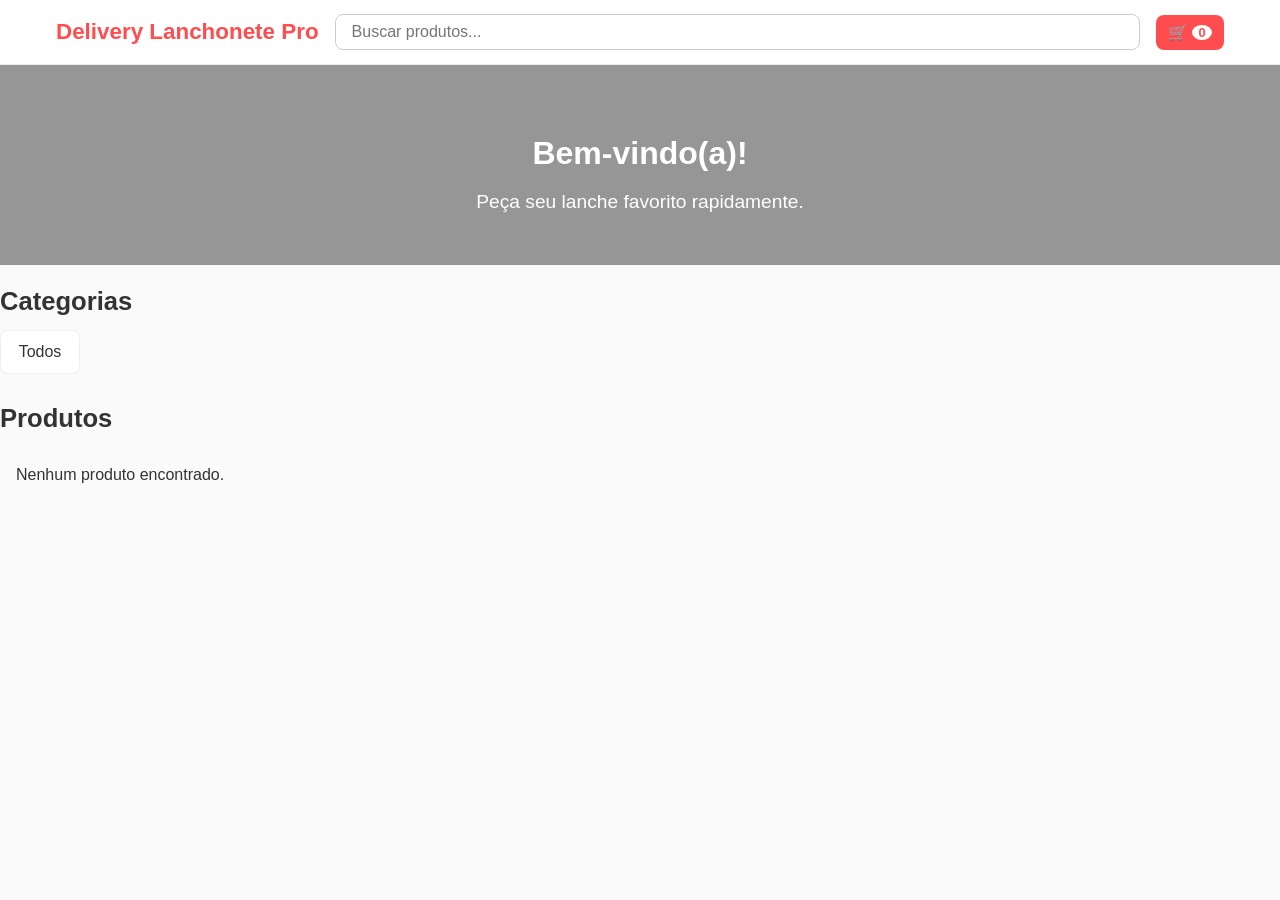
==== commit c263a27a: "Refatoração Fase 1: frontend cliente moderno" ====
--- a/frontend/static/index.html
+++ b/frontend/static/index.html
@@ -1 +1,148 @@
-<!doctype html><html lang="pt-BR"><head><meta charset="utf-8"><meta name="viewport" content="width=device-width,initial-scale=1"><meta name="theme-color" content="#ea1d2c"><title>Delivery Lanchonete Pro</title><link rel="manifest" href="manifest.webmanifest"><link rel="stylesheet" href="styles.css"></head><body class="client-page"><header class="client-top"><div><span class="mini">aberto agora</span><h1>Lanchonete Pro</h1><p>Peça rápido, acompanhe no carrinho e finalize sem complicação.</p></div><button class="cart-float-btn" id="openCartBtn">🛒 <b id="cartCount">0</b></button></header><main class="store"><section class="hero"><div><span>🔥 Promoção do dia</span><h2>Combos artesanais com entrega rápida</h2><p>Visual preparado para PWA, APK e cardápio mobile first.</p></div></section><section class="searchbar"><input id="searchInput" placeholder="Buscar lanche, bebida, combo..."><button id="clearSearch">Limpar</button></section><nav class="categories" id="categoryList"></nav><section class="store-head"><h2>Cardápio</h2><small id="productCounter"></small></section><section class="products" id="productGrid"></section></main><aside class="cart" id="cartDrawer"><div class="cart-box"><div class="cart-title"><h2>Seu carrinho</h2><button id="closeCartBtn">×</button></div><div id="cartItems"></div><div class="checkout"><div class="total"><span>Total</span><strong id="cartTotal">R$ 0,00</strong></div><input id="customerName" placeholder="Nome do cliente"><input id="customerPhone" placeholder="WhatsApp"><input id="customerAddress" placeholder="Endereço ou Retirada no balcão"><select id="paymentMethod"><option>Pix</option><option>Cartão</option><option>Dinheiro</option></select><textarea id="orderNotes" placeholder="Observações, ponto da carne, retirar ingrediente..."></textarea><button class="btn primary" id="finishOrderBtn">Finalizar pedido</button></div></div></aside><div class="toast" id="toast"></div><script src="scripts.js"></script></body></html>
+<!DOCTYPE html>
+<html lang="pt-BR">
+  <head>
+    <meta charset="UTF-8" />
+    <meta name="viewport" content="width=device-width, initial-scale=1.0" />
+    <title>Delivery Lanchonete Pro</title>
+    <!-- Meta tags to prepare for PWA -->
+    <meta name="theme-color" content="#ff4d4f" />
+    <link rel="manifest" href="/manifest.json" />
+    <!-- Favicon -->
+    <link rel="icon" type="image/png" href="/static/favicon.png" />
+    <link rel="stylesheet" href="styles.css" />
+  </head>
+  <body>
+    <!-- Header with brand and search -->
+    <header class="header">
+      <div class="container header-content">
+        <h1 class="brand">Delivery Lanchonete Pro</h1>
+        <div class="search-bar">
+          <input
+            type="text"
+            id="search-input"
+            placeholder="Buscar produtos..."
+            aria-label="Buscar produtos"
+          />
+        </div>
+        <button id="cart-toggle" class="cart-btn" aria-label="Carrinho">
+          🛒 <span id="cart-count">0</span>
+        </button>
+      </div>
+    </header>
+
+    <!-- Main content -->
+    <main>
+      <!-- Banner section -->
+      <section class="banner" id="banner-section">
+        <div class="banner-text">
+          <h2>Bem-vindo(a)!</h2>
+          <p>Peça seu lanche favorito rapidamente.</p>
+        </div>
+      </section>
+
+      <!-- Categories -->
+      <section class="categories" id="categories-section">
+        <h2>Categorias</h2>
+        <div class="categories-container" id="categories-container">
+          <!-- Categories dynamically loaded here -->
+        </div>
+      </section>
+
+      <!-- Products -->
+      <section class="products" id="products-section">
+        <h2>Produtos</h2>
+        <div class="products-container" id="products-container">
+          <!-- Product cards dynamically loaded here -->
+        </div>
+      </section>
+    </main>
+
+    <!-- Cart side panel -->
+    <aside id="cart-panel" class="cart-panel hidden" aria-hidden="true">
+      <div class="cart-header">
+        <h2>Seu Carrinho</h2>
+        <button id="close-cart" class="close-btn" aria-label="Fechar carrinho">&times;</button>
+      </div>
+      <div id="cart-items" class="cart-items">
+        <!-- Cart items inserted here -->
+      </div>
+      <div class="cart-footer">
+        <div class="cart-total">
+          Total: <span id="cart-total">R$ 0,00</span>
+        </div>
+        <button id="checkout-btn" class="checkout-btn">Finalizar Pedido</button>
+      </div>
+    </aside>
+
+    <!-- Checkout modal -->
+    <div id="checkout-modal" class="modal hidden" aria-hidden="true">
+      <div class="modal-content">
+        <button id="close-modal" class="close-btn" aria-label="Fechar">&times;</button>
+        <h2>Finalizar Pedido</h2>
+        <form id="checkout-form">
+          <div class="form-group">
+            <label for="customer-name">Nome</label>
+            <input
+              type="text"
+              id="customer-name"
+              name="customer-name"
+              required
+              placeholder="Seu nome"
+            />
+          </div>
+          <div class="form-group">
+            <label for="customer-phone">Telefone</label>
+            <input
+              type="tel"
+              id="customer-phone"
+              name="customer-phone"
+              required
+              placeholder="(99) 99999-9999"
+            />
+          </div>
+          <div class="form-group">
+            <label>Opção de entrega</label>
+            <div class="delivery-options">
+              <label>
+                <input
+                  type="radio"
+                  name="delivery-option"
+                  value="retirada"
+                  checked
+                />
+                Retirada
+              </label>
+              <label>
+                <input type="radio" name="delivery-option" value="entrega" />
+                Entrega
+              </label>
+            </div>
+          </div>
+          <div class="form-group hidden" id="address-group">
+            <label for="customer-address">Endereço</label>
+            <textarea
+              id="customer-address"
+              name="customer-address"
+              placeholder="Rua, número, bairro, cidade"
+              rows="2"
+            ></textarea>
+          </div>
+          <div class="form-group">
+            <label for="payment-method">Forma de pagamento</label>
+            <select id="payment-method" name="payment-method">
+              <option value="dinheiro">Dinheiro</option>
+              <option value="cartao">Cartão</option>
+              <option value="pix">Pix</option>
+            </select>
+          </div>
+          <button type="submit" class="submit-order-btn">Enviar Pedido</button>
+        </form>
+      </div>
+    </div>
+
+    <!-- Overlay for modals and cart panel -->
+    <div id="overlay" class="overlay hidden" aria-hidden="true"></div>
+
+    <script src="scripts.js"></script>
+  </body>
+</html>
--- a/frontend/static/styles.css
+++ b/frontend/static/styles.css
@@ -1 +1,447 @@
-:root{--red:#ea1d2c;--red2:#c91523;--bg:#f7f7f8;--text:#18181b;--muted:#71717a;--card:#fff;--line:#ececf0;--dark:#111113;--ok:#16a34a;--warn:#f59e0b;--shadow:0 18px 55px rgba(20,20,30,.10);--r:24px}*{box-sizing:border-box}body{margin:0;font-family:Inter,Segoe UI,Arial,sans-serif;background:var(--bg);color:var(--text)}button,input,select,textarea{font:inherit}button{cursor:pointer;border:0}a{text-decoration:none;color:inherit}h1,h2,h3,p{margin:0}.mini{text-transform:uppercase;letter-spacing:.12em;font-size:11px;font-weight:900;color:var(--red)}.muted{color:var(--muted)}.btn{border-radius:16px;background:#fff;border:1px solid var(--line);padding:12px 16px;font-weight:900}.btn.primary{background:var(--red);color:#fff;border-color:var(--red);box-shadow:0 12px 24px rgba(234,29,44,.22)}.client-top{position:sticky;top:0;z-index:20;background:rgba(255,255,255,.9);backdrop-filter:blur(18px);border-bottom:1px solid var(--line);padding:14px 18px;display:flex;justify-content:space-between;align-items:center}.client-top h1{font-size:24px}.client-top p{color:var(--muted);font-size:13px;margin-top:3px}.cart-float-btn{background:var(--dark);color:#fff;border-radius:999px;padding:12px 16px;font-weight:900}.cart-float-btn b{background:var(--red);border-radius:999px;padding:3px 8px;margin-left:6px}.store{max-width:1180px;margin:0 auto;padding:18px 16px 110px}.hero{min-height:260px;border-radius:32px;padding:28px;color:#fff;display:flex;align-items:end;background:linear-gradient(135deg,rgba(234,29,44,.98),rgba(18,18,20,.94));box-shadow:var(--shadow);overflow:hidden;position:relative}.hero:after{content:'🍔';position:absolute;right:26px;bottom:-20px;font-size:150px;opacity:.18}.hero span{display:inline-flex;padding:8px 12px;border-radius:999px;background:rgba(255,255,255,.18);border:1px solid rgba(255,255,255,.25);font-weight:900;margin-bottom:12px}.hero h2{font-size:clamp(30px,6vw,58px);line-height:.96;max-width:720px}.hero p{max-width:540px;margin-top:10px;opacity:.9}.searchbar{display:flex;gap:10px;margin:18px 0}.searchbar input,.toolbar input,.toolbar select,.checkout input,.checkout select,.checkout textarea,.form-card input,.form-card textarea{width:100%;border:1px solid var(--line);border-radius:18px;background:#fff;padding:14px 15px;outline:none}.searchbar input:focus,.form-card input:focus,.form-card textarea:focus{border-color:var(--red);box-shadow:0 0 0 4px rgba(234,29,44,.09)}.categories{display:flex;gap:10px;overflow:auto;padding:2px 0 10px}.cat{white-space:nowrap;background:#fff;border:1px solid var(--line);border-radius:999px;padding:11px 16px;font-weight:900}.cat.active{background:var(--dark);color:#fff}.store-head,.admin-top{display:flex;justify-content:space-between;align-items:flex-end;margin:22px 0}.products{display:grid;grid-template-columns:repeat(auto-fill,minmax(245px,1fr));gap:16px}.product-card{background:var(--card);border:1px solid var(--line);border-radius:var(--r);overflow:hidden;box-shadow:0 10px 30px rgba(0,0,0,.05);transition:.18s}.product-card:hover{transform:translateY(-3px);box-shadow:var(--shadow)}.p-img{height:178px;background:linear-gradient(135deg,#fff0f1,#f1f1f3);display:flex;align-items:center;justify-content:center;font-size:56px;background-size:cover;background-position:center}.p-info{padding:16px}.p-info h3{font-size:18px;margin-bottom:7px}.p-info p{color:var(--muted);min-height:42px;font-size:14px}.price-row{display:flex;align-items:center;justify-content:space-between;margin-top:14px}.price{font-size:20px;font-weight:950}.cart{position:fixed;inset:0;background:rgba(0,0,0,.38);z-index:50;opacity:0;pointer-events:none;transition:.2s}.cart.open{opacity:1;pointer-events:auto}.cart-box{margin-left:auto;width:min(440px,100%);height:100%;background:#fff;padding:18px;display:flex;flex-direction:column;box-shadow:var(--shadow);transform:translateX(100%);transition:.2s}.cart.open .cart-box{transform:translateX(0)}.cart-title,.total,.cart-line{display:flex;justify-content:space-between;align-items:center;gap:12px}.cart-title button{font-size:28px;background:#f4f4f5;border-radius:14px;width:44px;height:44px}.cart-line{border:1px solid var(--line);border-radius:18px;padding:12px;margin:10px 0}.qty{display:flex;align-items:center;gap:10px}.qty button{width:30px;height:30px;border-radius:10px;background:#f4f4f5;font-weight:900}.checkout{margin-top:auto;display:grid;gap:10px}.total{padding:16px;border-top:1px solid var(--line);font-size:20px}.toast{position:fixed;left:50%;bottom:24px;transform:translateX(-50%);background:#111;color:#fff;border-radius:999px;padding:12px 18px;font-weight:800;opacity:0;pointer-events:none;transition:.2s;z-index:90}.toast.show{opacity:1}.admin-page{display:flex;min-height:100vh;background:#f5f5f6}.side{width:250px;background:#111113;color:#fff;padding:22px;position:sticky;top:0;height:100vh}.side h1{font-size:22px;margin-bottom:24px}.side a{display:block;padding:13px 14px;border-radius:16px;color:#d4d4d8;margin:6px 0;font-weight:800}.side a.active,.side a:hover{background:#242428;color:#fff}.admin{flex:1;padding:24px;min-width:0}.kpis{display:grid;grid-template-columns:repeat(4,minmax(150px,1fr));gap:14px}.kpis article,.form-card,.table-card,.kanban-col{background:#fff;border:1px solid var(--line);border-radius:var(--r);box-shadow:0 10px 30px rgba(0,0,0,.04);padding:18px}.kpis span{color:var(--muted);font-weight:800}.kpis strong{display:block;font-size:28px;margin-top:8px}.kanban{display:grid;grid-template-columns:repeat(4,minmax(220px,1fr));gap:14px;margin-top:18px}.kanban-col h3{margin-bottom:12px}.order-card{border:1px solid var(--line);border-radius:18px;background:#fafafa;padding:13px;margin:10px 0}.order-card p{color:var(--muted);font-size:14px;margin:6px 0 10px}.status-select{width:100%;border:1px solid var(--line);border-radius:12px;padding:10px;background:#fff}.product-admin-layout{display:grid;grid-template-columns:380px 1fr;gap:16px}.form-card{display:grid;gap:12px;align-self:start}.form-card label{font-weight:900;color:#3f3f46}.form-card label input,.form-card label textarea{margin-top:6px}.form-card textarea{min-height:90px;resize:vertical}.switch,.upload{display:flex!important;align-items:center;gap:10px}.switch input{width:auto}.upload{border:1px dashed #d4d4d8;border-radius:18px;padding:14px}.upload input{padding:0;border:0}.form-actions{display:flex;gap:10px}.toolbar{display:flex;gap:10px;margin-bottom:14px}.product-table{display:grid;gap:10px}.product-row{display:grid;grid-template-columns:64px 1fr 110px 110px 150px;gap:12px;align-items:center;border:1px solid var(--line);border-radius:18px;padding:10px}.thumb{width:64px;height:64px;border-radius:14px;background:#f1f1f3 center/cover;display:flex;align-items:center;justify-content:center}.row-actions{display:flex;gap:8px}.row-actions button{border-radius:12px;padding:9px 10px;font-weight:900}.login-page{min-height:100vh;display:grid;place-items:center;background:linear-gradient(135deg,#ea1d2c,#171717)}.login-card{width:min(390px,92vw);background:#fff;border-radius:28px;padding:26px;display:grid;gap:13px;box-shadow:var(--shadow)}.login-card input{border:1px solid var(--line);border-radius:16px;padding:14px}@media(max-width:900px){.admin-page{display:block}.side{width:100%;height:auto;position:relative;display:flex;gap:8px;overflow:auto}.side h1{display:none}.side a{white-space:nowrap}.admin{padding:16px}.kpis,.kanban,.product-admin-layout{grid-template-columns:1fr}.product-row{grid-template-columns:54px 1fr}.hide-mobile{display:none}.toolbar{flex-direction:column}}@media(max-width:560px){.hero{min-height:220px}.searchbar{flex-direction:column}.products{grid-template-columns:1fr}.client-top p{display:none}}
+/*
+ * Delivery Lanchonete Pro - Fase 1 (Cliente)
+ *
+ * Este arquivo de estilos define uma experiência moderna e responsiva inspirada em apps de delivery.
+ * Mantém compatibilidade com navegadores modernos e é preparado para evoluir para PWA.
+ */
+
+/* Variables for colors and spacing */
+:root {
+  --primary-color: #ff4d4f;
+  --secondary-color: #fafafa;
+  --dark-color: #333;
+  --light-color: #fff;
+  --border-radius: 8px;
+  --transition-speed: 0.3s;
+  --max-width: 1200px;
+}
+
+/* Reset some default browser styles */
+* {
+  margin: 0;
+  padding: 0;
+  box-sizing: border-box;
+}
+
+body {
+  font-family: Arial, Helvetica, sans-serif;
+  background-color: var(--secondary-color);
+  color: var(--dark-color);
+  line-height: 1.6;
+}
+
+a {
+  color: inherit;
+  text-decoration: none;
+}
+
+img {
+  max-width: 100%;
+  display: block;
+}
+
+/* Container helper */
+.container {
+  max-width: var(--max-width);
+  margin: 0 auto;
+  padding: 0 1rem;
+}
+
+/* Header */
+.header {
+  background-color: var(--light-color);
+  border-bottom: 1px solid #eee;
+  position: sticky;
+  top: 0;
+  z-index: 1000;
+}
+.header-content {
+  display: flex;
+  align-items: center;
+  justify-content: space-between;
+  height: 64px;
+}
+.brand {
+  font-size: 1.4rem;
+  font-weight: bold;
+  color: var(--primary-color);
+}
+.search-bar {
+  flex: 1;
+  margin: 0 1rem;
+}
+.search-bar input {
+  width: 100%;
+  padding: 0.5rem 1rem;
+  border: 1px solid #ccc;
+  border-radius: var(--border-radius);
+  font-size: 1rem;
+}
+.search-bar input:focus {
+  outline: none;
+  border-color: var(--primary-color);
+}
+.cart-btn {
+  background-color: var(--primary-color);
+  color: var(--light-color);
+  border: none;
+  padding: 0.5rem 0.75rem;
+  border-radius: var(--border-radius);
+  cursor: pointer;
+  font-size: 1rem;
+  transition: background-color var(--transition-speed);
+  display: flex;
+  align-items: center;
+  gap: 0.25rem;
+}
+.cart-btn:hover {
+  background-color: #d9393b;
+}
+
+#cart-count {
+  background-color: var(--light-color);
+  color: var(--primary-color);
+  border-radius: 50%;
+  padding: 0 0.4rem;
+  font-size: 0.8rem;
+  font-weight: bold;
+}
+
+/* Banner */
+.banner {
+  background: url('https://images.pexels.com/photos/70497/pexels-photo-70497.jpeg?auto=compress&cs=tinysrgb&w=1600')
+    center/cover no-repeat;
+  height: 200px;
+  display: flex;
+  align-items: center;
+  justify-content: center;
+  color: var(--light-color);
+  text-align: center;
+  padding: 1rem;
+  margin-bottom: 1rem;
+  position: relative;
+}
+.banner::after {
+  content: '';
+  position: absolute;
+  top: 0;
+  left: 0;
+  width: 100%;
+  height: 100%;
+  background: rgba(0, 0, 0, 0.4);
+}
+.banner-text {
+  position: relative;
+  z-index: 1;
+}
+.banner-text h2 {
+  font-size: 2rem;
+  margin-bottom: 0.5rem;
+}
+.banner-text p {
+  font-size: 1.2rem;
+}
+
+/* Section headings */
+section h2 {
+  font-size: 1.6rem;
+  margin: 1rem 0 0.5rem;
+}
+
+/* Categories */
+.categories-container {
+  display: flex;
+  overflow-x: auto;
+  gap: 0.5rem;
+  padding-bottom: 0.5rem;
+}
+.category-card {
+  flex: 0 0 auto;
+  background-color: var(--light-color);
+  border: 1px solid #eee;
+  border-radius: var(--border-radius);
+  padding: 0.5rem;
+  text-align: center;
+  cursor: pointer;
+  min-width: 80px;
+  transition: background-color var(--transition-speed), transform var(--transition-speed);
+}
+.category-card img {
+  width: 40px;
+  height: 40px;
+  object-fit: cover;
+  margin-bottom: 0.25rem;
+  border-radius: 50%;
+}
+.category-card:hover {
+  background-color: var(--primary-color);
+  color: var(--light-color);
+  transform: translateY(-2px);
+}
+
+/* Active category highlight */
+.category-card.active {
+  background-color: var(--primary-color);
+  color: var(--light-color);
+}
+
+/* Products */
+.products-container {
+  display: grid;
+  grid-template-columns: repeat(auto-fill, minmax(220px, 1fr));
+  gap: 1rem;
+}
+.product-card {
+  background-color: var(--light-color);
+  border: 1px solid #eee;
+  border-radius: var(--border-radius);
+  overflow: hidden;
+  display: flex;
+  flex-direction: column;
+  justify-content: space-between;
+  transition: box-shadow var(--transition-speed);
+}
+.product-card:hover {
+  box-shadow: 0 4px 12px rgba(0, 0, 0, 0.1);
+}
+.product-image {
+  width: 100%;
+  height: 140px;
+  object-fit: cover;
+  background-color: #f5f5f5;
+}
+.product-content {
+  padding: 0.75rem;
+  flex: 1;
+}
+.product-title {
+  font-size: 1.1rem;
+  margin-bottom: 0.25rem;
+  font-weight: bold;
+}
+.product-desc {
+  font-size: 0.9rem;
+  color: #666;
+  margin-bottom: 0.5rem;
+  height: 36px;
+  overflow: hidden;
+}
+.product-price {
+  font-size: 1.1rem;
+  font-weight: bold;
+  margin-bottom: 0.5rem;
+}
+.add-btn {
+  background-color: var(--primary-color);
+  color: var(--light-color);
+  border: none;
+  padding: 0.5rem;
+  border-radius: var(--border-radius);
+  cursor: pointer;
+  width: 100%;
+  font-size: 0.9rem;
+  transition: background-color var(--transition-speed);
+}
+.add-btn:hover {
+  background-color: #d9393b;
+}
+
+/* Skeleton loading */
+.skeleton {
+  background: linear-gradient(-90deg, #f0f0f0 0%, #e0e0e0 50%, #f0f0f0 100%);
+  background-size: 400% 400%;
+  animation: shimmer 1.2s ease-in-out infinite;
+}
+
+@keyframes shimmer {
+  0% {
+    background-position: 100% 0;
+  }
+  100% {
+    background-position: -100% 0;
+  }
+}
+
+/* Cart panel */
+.cart-panel {
+  position: fixed;
+  top: 0;
+  right: 0;
+  height: 100%;
+  width: 360px;
+  max-width: 90%;
+  background-color: var(--light-color);
+  box-shadow: -2px 0 8px rgba(0, 0, 0, 0.2);
+  transform: translateX(100%);
+  transition: transform var(--transition-speed);
+  display: flex;
+  flex-direction: column;
+  z-index: 2000;
+}
+.cart-panel.visible {
+  transform: translateX(0);
+}
+.cart-header {
+  display: flex;
+  justify-content: space-between;
+  align-items: center;
+  padding: 1rem;
+  border-bottom: 1px solid #eee;
+}
+.cart-items {
+  flex: 1;
+  overflow-y: auto;
+  padding: 1rem;
+}
+.cart-item {
+  display: flex;
+  justify-content: space-between;
+  align-items: center;
+  margin-bottom: 0.75rem;
+}
+.cart-item-info {
+  flex: 1;
+  margin-right: 0.5rem;
+}
+.cart-item-title {
+  font-size: 1rem;
+  margin-bottom: 0.25rem;
+}
+.cart-item-qty {
+  display: flex;
+  align-items: center;
+  gap: 0.25rem;
+}
+.qty-btn {
+  background-color: var(--primary-color);
+  color: var(--light-color);
+  border: none;
+  padding: 0.25rem 0.5rem;
+  border-radius: var(--border-radius);
+  cursor: pointer;
+  transition: background-color var(--transition-speed);
+}
+.qty-btn:hover {
+  background-color: #d9393b;
+}
+.cart-footer {
+  padding: 1rem;
+  border-top: 1px solid #eee;
+}
+.cart-total {
+  font-weight: bold;
+  margin-bottom: 0.5rem;
+}
+.checkout-btn {
+  width: 100%;
+  background-color: var(--primary-color);
+  color: var(--light-color);
+  border: none;
+  padding: 0.75rem;
+  border-radius: var(--border-radius);
+  font-size: 1rem;
+  cursor: pointer;
+  transition: background-color var(--transition-speed);
+}
+.checkout-btn:hover {
+  background-color: #d9393b;
+}
+
+/* Modal */
+.modal {
+  position: fixed;
+  top: 50%;
+  left: 50%;
+  transform: translate(-50%, -50%) scale(0.9);
+  background-color: var(--light-color);
+  border-radius: var(--border-radius);
+  box-shadow: 0 4px 12px rgba(0, 0, 0, 0.3);
+  width: 90%;
+  max-width: 500px;
+  z-index: 3000;
+  opacity: 0;
+  transition: opacity var(--transition-speed), transform var(--transition-speed);
+}
+.modal.visible {
+  opacity: 1;
+  transform: translate(-50%, -50%) scale(1);
+}
+.modal-content {
+  padding: 1.5rem;
+  position: relative;
+}
+.modal-content h2 {
+  margin-bottom: 1rem;
+}
+.form-group {
+  margin-bottom: 1rem;
+  display: flex;
+  flex-direction: column;
+}
+.form-group label {
+  margin-bottom: 0.25rem;
+}
+.form-group input,
+.form-group select,
+.form-group textarea {
+  padding: 0.5rem;
+  border: 1px solid #ccc;
+  border-radius: var(--border-radius);
+  font-size: 1rem;
+}
+.submit-order-btn {
+  background-color: var(--primary-color);
+  color: var(--light-color);
+  border: none;
+  padding: 0.75rem;
+  border-radius: var(--border-radius);
+  cursor: pointer;
+  width: 100%;
+  font-size: 1rem;
+  transition: background-color var(--transition-speed);
+}
+.submit-order-btn:hover {
+  background-color: #d9393b;
+}
+.close-btn {
+  background: none;
+  border: none;
+  font-size: 1.5rem;
+  cursor: pointer;
+  color: var(--dark-color);
+  transition: color var(--transition-speed);
+}
+.close-btn:hover {
+  color: var(--primary-color);
+}
+
+/* Overlay */
+.overlay {
+  position: fixed;
+  top: 0;
+  left: 0;
+  width: 100%;
+  height: 100%;
+  background-color: rgba(0, 0, 0, 0.5);
+  z-index: 1500;
+  opacity: 0;
+  transition: opacity var(--transition-speed);
+}
+.overlay.visible {
+  opacity: 1;
+}
+
+/* Utility classes */
+.hidden {
+  display: none !important;
+}
+
+/* Responsive adjustments */
+@media (max-width: 768px) {
+  .product-card {
+    flex-direction: column;
+  }
+  .product-image {
+    height: 160px;
+  }
+}
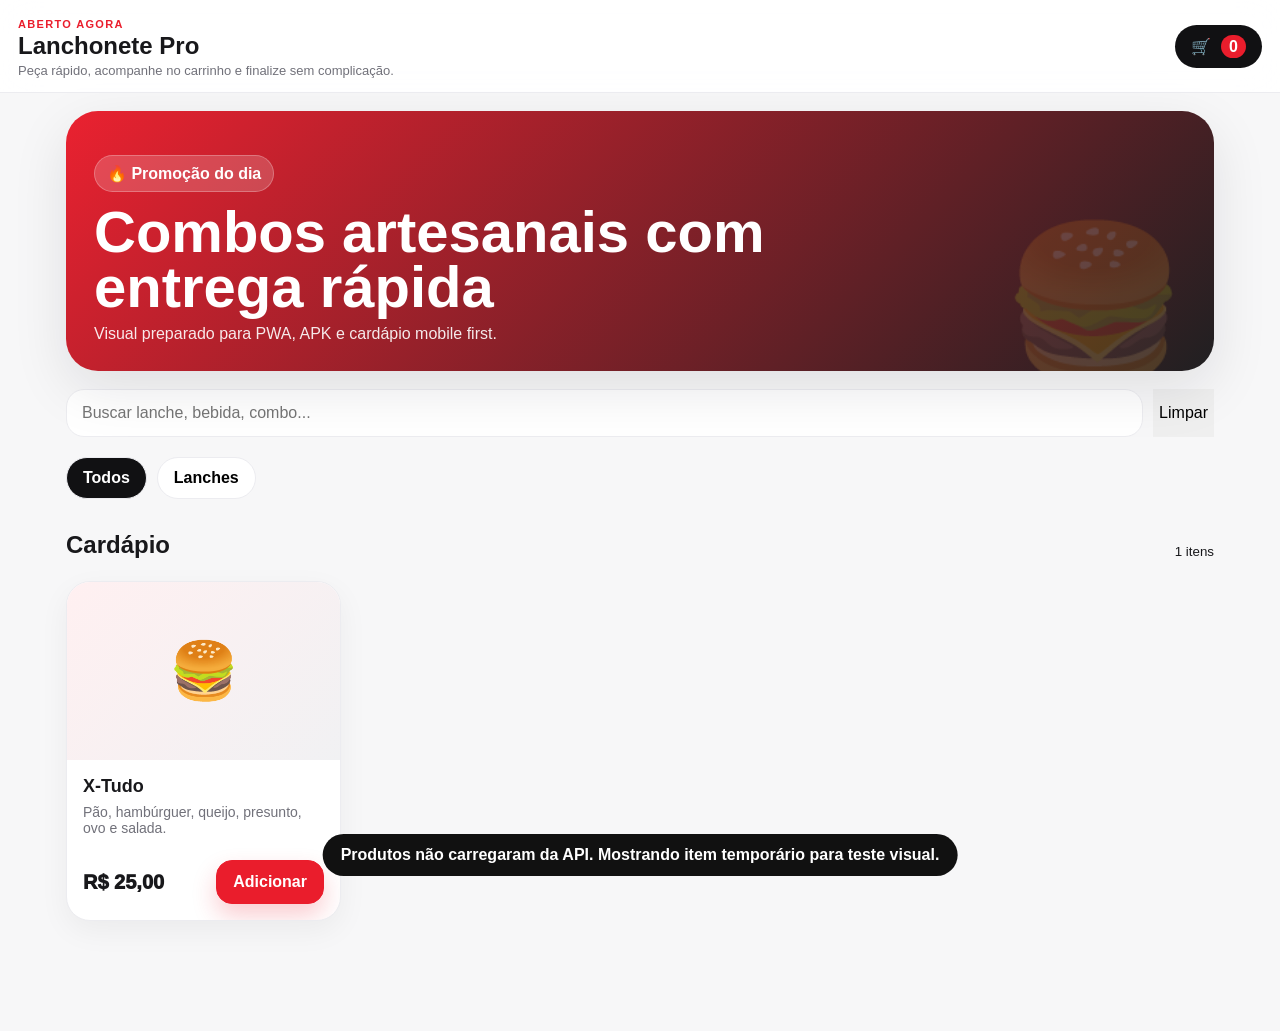
==== commit a7f789d2: "Restaura frontend cliente funcionando" ====
--- a/frontend/static/index.html
+++ b/frontend/static/index.html
@@ -1,148 +1,5 @@
-<!DOCTYPE html>
-<html lang="pt-BR">
-  <head>
-    <meta charset="UTF-8" />
-    <meta name="viewport" content="width=device-width, initial-scale=1.0" />
-    <title>Delivery Lanchonete Pro</title>
-    <!-- Meta tags to prepare for PWA -->
-    <meta name="theme-color" content="#ff4d4f" />
-    <link rel="manifest" href="/manifest.json" />
-    <!-- Favicon -->
-    <link rel="icon" type="image/png" href="/static/favicon.png" />
-    <link rel="stylesheet" href="styles.css" />
-  </head>
-  <body>
-    <!-- Header with brand and search -->
-    <header class="header">
-      <div class="container header-content">
-        <h1 class="brand">Delivery Lanchonete Pro</h1>
-        <div class="search-bar">
-          <input
-            type="text"
-            id="search-input"
-            placeholder="Buscar produtos..."
-            aria-label="Buscar produtos"
-          />
-        </div>
-        <button id="cart-toggle" class="cart-btn" aria-label="Carrinho">
-          🛒 <span id="cart-count">0</span>
-        </button>
-      </div>
-    </header>
-
-    <!-- Main content -->
-    <main>
-      <!-- Banner section -->
-      <section class="banner" id="banner-section">
-        <div class="banner-text">
-          <h2>Bem-vindo(a)!</h2>
-          <p>Peça seu lanche favorito rapidamente.</p>
-        </div>
-      </section>
-
-      <!-- Categories -->
-      <section class="categories" id="categories-section">
-        <h2>Categorias</h2>
-        <div class="categories-container" id="categories-container">
-          <!-- Categories dynamically loaded here -->
-        </div>
-      </section>
-
-      <!-- Products -->
-      <section class="products" id="products-section">
-        <h2>Produtos</h2>
-        <div class="products-container" id="products-container">
-          <!-- Product cards dynamically loaded here -->
-        </div>
-      </section>
-    </main>
-
-    <!-- Cart side panel -->
-    <aside id="cart-panel" class="cart-panel hidden" aria-hidden="true">
-      <div class="cart-header">
-        <h2>Seu Carrinho</h2>
-        <button id="close-cart" class="close-btn" aria-label="Fechar carrinho">&times;</button>
-      </div>
-      <div id="cart-items" class="cart-items">
-        <!-- Cart items inserted here -->
-      </div>
-      <div class="cart-footer">
-        <div class="cart-total">
-          Total: <span id="cart-total">R$ 0,00</span>
-        </div>
-        <button id="checkout-btn" class="checkout-btn">Finalizar Pedido</button>
-      </div>
-    </aside>
-
-    <!-- Checkout modal -->
-    <div id="checkout-modal" class="modal hidden" aria-hidden="true">
-      <div class="modal-content">
-        <button id="close-modal" class="close-btn" aria-label="Fechar">&times;</button>
-        <h2>Finalizar Pedido</h2>
-        <form id="checkout-form">
-          <div class="form-group">
-            <label for="customer-name">Nome</label>
-            <input
-              type="text"
-              id="customer-name"
-              name="customer-name"
-              required
-              placeholder="Seu nome"
-            />
-          </div>
-          <div class="form-group">
-            <label for="customer-phone">Telefone</label>
-            <input
-              type="tel"
-              id="customer-phone"
-              name="customer-phone"
-              required
-              placeholder="(99) 99999-9999"
-            />
-          </div>
-          <div class="form-group">
-            <label>Opção de entrega</label>
-            <div class="delivery-options">
-              <label>
-                <input
-                  type="radio"
-                  name="delivery-option"
-                  value="retirada"
-                  checked
-                />
-                Retirada
-              </label>
-              <label>
-                <input type="radio" name="delivery-option" value="entrega" />
-                Entrega
-              </label>
-            </div>
-          </div>
-          <div class="form-group hidden" id="address-group">
-            <label for="customer-address">Endereço</label>
-            <textarea
-              id="customer-address"
-              name="customer-address"
-              placeholder="Rua, número, bairro, cidade"
-              rows="2"
-            ></textarea>
-          </div>
-          <div class="form-group">
-            <label for="payment-method">Forma de pagamento</label>
-            <select id="payment-method" name="payment-method">
-              <option value="dinheiro">Dinheiro</option>
-              <option value="cartao">Cartão</option>
-              <option value="pix">Pix</option>
-            </select>
-          </div>
-          <button type="submit" class="submit-order-btn">Enviar Pedido</button>
-        </form>
-      </div>
-    </div>
-
-    <!-- Overlay for modals and cart panel -->
-    <div id="overlay" class="overlay hidden" aria-hidden="true"></div>
-
-    <script src="scripts.js"></script>
-  </body>
-</html>+<!doctype html><html lang="pt-BR"><head><meta charset="utf-8"><meta name="viewport" content="width=device-width,initial-scale=1"><meta name="theme-color" content="#ea1d2c"><title>Delivery Lanchonete Pro</title><link rel="manifest" href="manifest.webmanifest"><link rel="stylesheet" href="styles.css"></head><body class="client-page"><header class="client-top"><div><span class="mini">aberto agora</span><h1>Lanchonete Pro</h1><p>Peça rápido, acompanhe no carrinho e finalize sem complicação.</p></div><button class="cart-float-btn" id="openCartBtn">🛒 <b id="cartCount">0</b></button></header><main class="store"><section class="hero"><div><span>🔥 Promoção do dia</span><h2>Combos artesanais com entrega rápida</h2><p>Visual preparado para PWA, APK e cardápio mobile first.</p></div></section><section class="searchbar"><input id="searchInput" placeholder="Buscar lanche, bebida, combo..."><button id="clearSearch">Limpar</button></section><nav class="categories" id="categoryList"></nav><section class="store-head"><h2>Cardápio</h2><small id="productCounter"></small></section><section class="products" id="productGrid"></section></main><aside class="cart" id="cartDrawer"><div class="cart-box"><div class="cart-title"><h2>Seu carrinho</h2><button id="closeCartBtn">×</button></div><div id="cartItems"></div><div class="checkout"><div class="total"><span>Total</span><strong id="cartTotal">R$ 0,00</strong></div><input id="customerName" placeholder="Nome do cliente"><input id="customerPhone" placeholder="WhatsApp"><div class="delivery-choice" id="deliveryChoice">
+  <button type="button" class="delivery-option active" data-type="retirada">Retirada</button>
+  <button type="button" class="delivery-option" data-type="entrega">Entrega</button>
+</div>
+<input id="customerAddress" class="hidden" placeholder="Endereço completo para entrega"><select id="paymentMethod"><option>Pix</option><option>Cartão</option><option>Dinheiro</option></select><textarea id="orderNotes" placeholder="Observações, ponto da carne, retirar ingrediente..."></textarea><button class="btn primary" id="finishOrderBtn">Finalizar pedido</button></div></div></aside><div class="toast" id="toast"></div><script src="scripts.js"></script></body></html>
--- a/frontend/static/styles.css
+++ b/frontend/static/styles.css
@@ -1,447 +1 @@
-/*
- * Delivery Lanchonete Pro - Fase 1 (Cliente)
- *
- * Este arquivo de estilos define uma experiência moderna e responsiva inspirada em apps de delivery.
- * Mantém compatibilidade com navegadores modernos e é preparado para evoluir para PWA.
- */
-
-/* Variables for colors and spacing */
-:root {
-  --primary-color: #ff4d4f;
-  --secondary-color: #fafafa;
-  --dark-color: #333;
-  --light-color: #fff;
-  --border-radius: 8px;
-  --transition-speed: 0.3s;
-  --max-width: 1200px;
-}
-
-/* Reset some default browser styles */
-* {
-  margin: 0;
-  padding: 0;
-  box-sizing: border-box;
-}
-
-body {
-  font-family: Arial, Helvetica, sans-serif;
-  background-color: var(--secondary-color);
-  color: var(--dark-color);
-  line-height: 1.6;
-}
-
-a {
-  color: inherit;
-  text-decoration: none;
-}
-
-img {
-  max-width: 100%;
-  display: block;
-}
-
-/* Container helper */
-.container {
-  max-width: var(--max-width);
-  margin: 0 auto;
-  padding: 0 1rem;
-}
-
-/* Header */
-.header {
-  background-color: var(--light-color);
-  border-bottom: 1px solid #eee;
-  position: sticky;
-  top: 0;
-  z-index: 1000;
-}
-.header-content {
-  display: flex;
-  align-items: center;
-  justify-content: space-between;
-  height: 64px;
-}
-.brand {
-  font-size: 1.4rem;
-  font-weight: bold;
-  color: var(--primary-color);
-}
-.search-bar {
-  flex: 1;
-  margin: 0 1rem;
-}
-.search-bar input {
-  width: 100%;
-  padding: 0.5rem 1rem;
-  border: 1px solid #ccc;
-  border-radius: var(--border-radius);
-  font-size: 1rem;
-}
-.search-bar input:focus {
-  outline: none;
-  border-color: var(--primary-color);
-}
-.cart-btn {
-  background-color: var(--primary-color);
-  color: var(--light-color);
-  border: none;
-  padding: 0.5rem 0.75rem;
-  border-radius: var(--border-radius);
-  cursor: pointer;
-  font-size: 1rem;
-  transition: background-color var(--transition-speed);
-  display: flex;
-  align-items: center;
-  gap: 0.25rem;
-}
-.cart-btn:hover {
-  background-color: #d9393b;
-}
-
-#cart-count {
-  background-color: var(--light-color);
-  color: var(--primary-color);
-  border-radius: 50%;
-  padding: 0 0.4rem;
-  font-size: 0.8rem;
-  font-weight: bold;
-}
-
-/* Banner */
-.banner {
-  background: url('https://images.pexels.com/photos/70497/pexels-photo-70497.jpeg?auto=compress&cs=tinysrgb&w=1600')
-    center/cover no-repeat;
-  height: 200px;
-  display: flex;
-  align-items: center;
-  justify-content: center;
-  color: var(--light-color);
-  text-align: center;
-  padding: 1rem;
-  margin-bottom: 1rem;
-  position: relative;
-}
-.banner::after {
-  content: '';
-  position: absolute;
-  top: 0;
-  left: 0;
-  width: 100%;
-  height: 100%;
-  background: rgba(0, 0, 0, 0.4);
-}
-.banner-text {
-  position: relative;
-  z-index: 1;
-}
-.banner-text h2 {
-  font-size: 2rem;
-  margin-bottom: 0.5rem;
-}
-.banner-text p {
-  font-size: 1.2rem;
-}
-
-/* Section headings */
-section h2 {
-  font-size: 1.6rem;
-  margin: 1rem 0 0.5rem;
-}
-
-/* Categories */
-.categories-container {
-  display: flex;
-  overflow-x: auto;
-  gap: 0.5rem;
-  padding-bottom: 0.5rem;
-}
-.category-card {
-  flex: 0 0 auto;
-  background-color: var(--light-color);
-  border: 1px solid #eee;
-  border-radius: var(--border-radius);
-  padding: 0.5rem;
-  text-align: center;
-  cursor: pointer;
-  min-width: 80px;
-  transition: background-color var(--transition-speed), transform var(--transition-speed);
-}
-.category-card img {
-  width: 40px;
-  height: 40px;
-  object-fit: cover;
-  margin-bottom: 0.25rem;
-  border-radius: 50%;
-}
-.category-card:hover {
-  background-color: var(--primary-color);
-  color: var(--light-color);
-  transform: translateY(-2px);
-}
-
-/* Active category highlight */
-.category-card.active {
-  background-color: var(--primary-color);
-  color: var(--light-color);
-}
-
-/* Products */
-.products-container {
-  display: grid;
-  grid-template-columns: repeat(auto-fill, minmax(220px, 1fr));
-  gap: 1rem;
-}
-.product-card {
-  background-color: var(--light-color);
-  border: 1px solid #eee;
-  border-radius: var(--border-radius);
-  overflow: hidden;
-  display: flex;
-  flex-direction: column;
-  justify-content: space-between;
-  transition: box-shadow var(--transition-speed);
-}
-.product-card:hover {
-  box-shadow: 0 4px 12px rgba(0, 0, 0, 0.1);
-}
-.product-image {
-  width: 100%;
-  height: 140px;
-  object-fit: cover;
-  background-color: #f5f5f5;
-}
-.product-content {
-  padding: 0.75rem;
-  flex: 1;
-}
-.product-title {
-  font-size: 1.1rem;
-  margin-bottom: 0.25rem;
-  font-weight: bold;
-}
-.product-desc {
-  font-size: 0.9rem;
-  color: #666;
-  margin-bottom: 0.5rem;
-  height: 36px;
-  overflow: hidden;
-}
-.product-price {
-  font-size: 1.1rem;
-  font-weight: bold;
-  margin-bottom: 0.5rem;
-}
-.add-btn {
-  background-color: var(--primary-color);
-  color: var(--light-color);
-  border: none;
-  padding: 0.5rem;
-  border-radius: var(--border-radius);
-  cursor: pointer;
-  width: 100%;
-  font-size: 0.9rem;
-  transition: background-color var(--transition-speed);
-}
-.add-btn:hover {
-  background-color: #d9393b;
-}
-
-/* Skeleton loading */
-.skeleton {
-  background: linear-gradient(-90deg, #f0f0f0 0%, #e0e0e0 50%, #f0f0f0 100%);
-  background-size: 400% 400%;
-  animation: shimmer 1.2s ease-in-out infinite;
-}
-
-@keyframes shimmer {
-  0% {
-    background-position: 100% 0;
-  }
-  100% {
-    background-position: -100% 0;
-  }
-}
-
-/* Cart panel */
-.cart-panel {
-  position: fixed;
-  top: 0;
-  right: 0;
-  height: 100%;
-  width: 360px;
-  max-width: 90%;
-  background-color: var(--light-color);
-  box-shadow: -2px 0 8px rgba(0, 0, 0, 0.2);
-  transform: translateX(100%);
-  transition: transform var(--transition-speed);
-  display: flex;
-  flex-direction: column;
-  z-index: 2000;
-}
-.cart-panel.visible {
-  transform: translateX(0);
-}
-.cart-header {
-  display: flex;
-  justify-content: space-between;
-  align-items: center;
-  padding: 1rem;
-  border-bottom: 1px solid #eee;
-}
-.cart-items {
-  flex: 1;
-  overflow-y: auto;
-  padding: 1rem;
-}
-.cart-item {
-  display: flex;
-  justify-content: space-between;
-  align-items: center;
-  margin-bottom: 0.75rem;
-}
-.cart-item-info {
-  flex: 1;
-  margin-right: 0.5rem;
-}
-.cart-item-title {
-  font-size: 1rem;
-  margin-bottom: 0.25rem;
-}
-.cart-item-qty {
-  display: flex;
-  align-items: center;
-  gap: 0.25rem;
-}
-.qty-btn {
-  background-color: var(--primary-color);
-  color: var(--light-color);
-  border: none;
-  padding: 0.25rem 0.5rem;
-  border-radius: var(--border-radius);
-  cursor: pointer;
-  transition: background-color var(--transition-speed);
-}
-.qty-btn:hover {
-  background-color: #d9393b;
-}
-.cart-footer {
-  padding: 1rem;
-  border-top: 1px solid #eee;
-}
-.cart-total {
-  font-weight: bold;
-  margin-bottom: 0.5rem;
-}
-.checkout-btn {
-  width: 100%;
-  background-color: var(--primary-color);
-  color: var(--light-color);
-  border: none;
-  padding: 0.75rem;
-  border-radius: var(--border-radius);
-  font-size: 1rem;
-  cursor: pointer;
-  transition: background-color var(--transition-speed);
-}
-.checkout-btn:hover {
-  background-color: #d9393b;
-}
-
-/* Modal */
-.modal {
-  position: fixed;
-  top: 50%;
-  left: 50%;
-  transform: translate(-50%, -50%) scale(0.9);
-  background-color: var(--light-color);
-  border-radius: var(--border-radius);
-  box-shadow: 0 4px 12px rgba(0, 0, 0, 0.3);
-  width: 90%;
-  max-width: 500px;
-  z-index: 3000;
-  opacity: 0;
-  transition: opacity var(--transition-speed), transform var(--transition-speed);
-}
-.modal.visible {
-  opacity: 1;
-  transform: translate(-50%, -50%) scale(1);
-}
-.modal-content {
-  padding: 1.5rem;
-  position: relative;
-}
-.modal-content h2 {
-  margin-bottom: 1rem;
-}
-.form-group {
-  margin-bottom: 1rem;
-  display: flex;
-  flex-direction: column;
-}
-.form-group label {
-  margin-bottom: 0.25rem;
-}
-.form-group input,
-.form-group select,
-.form-group textarea {
-  padding: 0.5rem;
-  border: 1px solid #ccc;
-  border-radius: var(--border-radius);
-  font-size: 1rem;
-}
-.submit-order-btn {
-  background-color: var(--primary-color);
-  color: var(--light-color);
-  border: none;
-  padding: 0.75rem;
-  border-radius: var(--border-radius);
-  cursor: pointer;
-  width: 100%;
-  font-size: 1rem;
-  transition: background-color var(--transition-speed);
-}
-.submit-order-btn:hover {
-  background-color: #d9393b;
-}
-.close-btn {
-  background: none;
-  border: none;
-  font-size: 1.5rem;
-  cursor: pointer;
-  color: var(--dark-color);
-  transition: color var(--transition-speed);
-}
-.close-btn:hover {
-  color: var(--primary-color);
-}
-
-/* Overlay */
-.overlay {
-  position: fixed;
-  top: 0;
-  left: 0;
-  width: 100%;
-  height: 100%;
-  background-color: rgba(0, 0, 0, 0.5);
-  z-index: 1500;
-  opacity: 0;
-  transition: opacity var(--transition-speed);
-}
-.overlay.visible {
-  opacity: 1;
-}
-
-/* Utility classes */
-.hidden {
-  display: none !important;
-}
-
-/* Responsive adjustments */
-@media (max-width: 768px) {
-  .product-card {
-    flex-direction: column;
-  }
-  .product-image {
-    height: 160px;
-  }
-}+:root{--red:#ea1d2c;--red2:#c91523;--bg:#f7f7f8;--text:#18181b;--muted:#71717a;--card:#fff;--line:#ececf0;--dark:#111113;--ok:#16a34a;--warn:#f59e0b;--shadow:0 18px 55px rgba(20,20,30,.10);--r:24px}*{box-sizing:border-box}body{margin:0;font-family:Inter,Segoe UI,Arial,sans-serif;background:var(--bg);color:var(--text)}button,input,select,textarea{font:inherit}button{cursor:pointer;border:0}a{text-decoration:none;color:inherit}h1,h2,h3,p{margin:0}.mini{text-transform:uppercase;letter-spacing:.12em;font-size:11px;font-weight:900;color:var(--red)}.muted{color:var(--muted)}.btn{border-radius:16px;background:#fff;border:1px solid var(--line);padding:12px 16px;font-weight:900}.btn.primary{background:var(--red);color:#fff;border-color:var(--red);box-shadow:0 12px 24px rgba(234,29,44,.22)}.client-top{position:sticky;top:0;z-index:20;background:rgba(255,255,255,.9);backdrop-filter:blur(18px);border-bottom:1px solid var(--line);padding:14px 18px;display:flex;justify-content:space-between;align-items:center}.client-top h1{font-size:24px}.client-top p{color:var(--muted);font-size:13px;margin-top:3px}.cart-float-btn{background:var(--dark);color:#fff;border-radius:999px;padding:12px 16px;font-weight:900}.cart-float-btn b{background:var(--red);border-radius:999px;padding:3px 8px;margin-left:6px}.store{max-width:1180px;margin:0 auto;padding:18px 16px 110px}.hero{min-height:260px;border-radius:32px;padding:28px;color:#fff;display:flex;align-items:end;background:linear-gradient(135deg,rgba(234,29,44,.98),rgba(18,18,20,.94));box-shadow:var(--shadow);overflow:hidden;position:relative}.hero:after{content:'🍔';position:absolute;right:26px;bottom:-20px;font-size:150px;opacity:.18}.hero span{display:inline-flex;padding:8px 12px;border-radius:999px;background:rgba(255,255,255,.18);border:1px solid rgba(255,255,255,.25);font-weight:900;margin-bottom:12px}.hero h2{font-size:clamp(30px,6vw,58px);line-height:.96;max-width:720px}.hero p{max-width:540px;margin-top:10px;opacity:.9}.searchbar{display:flex;gap:10px;margin:18px 0}.searchbar input,.toolbar input,.toolbar select,.checkout input,.checkout select,.checkout textarea,.form-card input,.form-card textarea{width:100%;border:1px solid var(--line);border-radius:18px;background:#fff;padding:14px 15px;outline:none}.searchbar input:focus,.form-card input:focus,.form-card textarea:focus{border-color:var(--red);box-shadow:0 0 0 4px rgba(234,29,44,.09)}.categories{display:flex;gap:10px;overflow:auto;padding:2px 0 10px}.cat{white-space:nowrap;background:#fff;border:1px solid var(--line);border-radius:999px;padding:11px 16px;font-weight:900}.cat.active{background:var(--dark);color:#fff}.store-head,.admin-top{display:flex;justify-content:space-between;align-items:flex-end;margin:22px 0}.products{display:grid;grid-template-columns:repeat(auto-fill,minmax(245px,1fr));gap:16px}.product-card{background:var(--card);border:1px solid var(--line);border-radius:var(--r);overflow:hidden;box-shadow:0 10px 30px rgba(0,0,0,.05);transition:.18s}.product-card:hover{transform:translateY(-3px);box-shadow:var(--shadow)}.p-img{height:178px;background:linear-gradient(135deg,#fff0f1,#f1f1f3);display:flex;align-items:center;justify-content:center;font-size:56px;background-size:cover;background-position:center}.p-info{padding:16px}.p-info h3{font-size:18px;margin-bottom:7px}.p-info p{color:var(--muted);min-height:42px;font-size:14px}.price-row{display:flex;align-items:center;justify-content:space-between;margin-top:14px}.price{font-size:20px;font-weight:950}.cart{position:fixed;inset:0;background:rgba(0,0,0,.38);z-index:50;opacity:0;pointer-events:none;transition:.2s}.cart.open{opacity:1;pointer-events:auto}.cart-box{margin-left:auto;width:min(440px,100%);height:100%;background:#fff;padding:18px;display:flex;flex-direction:column;box-shadow:var(--shadow);transform:translateX(100%);transition:.2s}.cart.open .cart-box{transform:translateX(0)}.cart-title,.total,.cart-line{display:flex;justify-content:space-between;align-items:center;gap:12px}.cart-title button{font-size:28px;background:#f4f4f5;border-radius:14px;width:44px;height:44px}.cart-line{border:1px solid var(--line);border-radius:18px;padding:12px;margin:10px 0}.qty{display:flex;align-items:center;gap:10px}.qty button{width:30px;height:30px;border-radius:10px;background:#f4f4f5;font-weight:900}.checkout{margin-top:auto;display:grid;gap:10px}.total{padding:16px;border-top:1px solid var(--line);font-size:20px}.delivery-choice{display:grid;grid-template-columns:1fr 1fr;gap:10px}.delivery-option{border:1px solid var(--line);border-radius:18px;background:#fff;padding:14px 15px;font-weight:900;color:var(--text)}.delivery-option.active{background:var(--dark);color:#fff;border-color:var(--dark)}.hidden{display:none!important}.checkout-hint{font-size:12px;color:var(--muted);margin-top:-4px}.toast{position:fixed;left:50%;bottom:24px;transform:translateX(-50%);background:#111;color:#fff;border-radius:999px;padding:12px 18px;font-weight:800;opacity:0;pointer-events:none;transition:.2s;z-index:90}.toast.show{opacity:1}.admin-page{display:flex;min-height:100vh;background:#f5f5f6}.side{width:250px;background:#111113;color:#fff;padding:22px;position:sticky;top:0;height:100vh}.side h1{font-size:22px;margin-bottom:24px}.side a{display:block;padding:13px 14px;border-radius:16px;color:#d4d4d8;margin:6px 0;font-weight:800}.side a.active,.side a:hover{background:#242428;color:#fff}.admin{flex:1;padding:24px;min-width:0}.kpis{display:grid;grid-template-columns:repeat(4,minmax(150px,1fr));gap:14px}.kpis article,.form-card,.table-card,.kanban-col{background:#fff;border:1px solid var(--line);border-radius:var(--r);box-shadow:0 10px 30px rgba(0,0,0,.04);padding:18px}.kpis span{color:var(--muted);font-weight:800}.kpis strong{display:block;font-size:28px;margin-top:8px}.kanban{display:grid;grid-template-columns:repeat(4,minmax(220px,1fr));gap:14px;margin-top:18px}.kanban-col h3{margin-bottom:12px}.order-card{border:1px solid var(--line);border-radius:18px;background:#fafafa;padding:13px;margin:10px 0}.order-card p{color:var(--muted);font-size:14px;margin:6px 0 10px}.status-select{width:100%;border:1px solid var(--line);border-radius:12px;padding:10px;background:#fff}.product-admin-layout{display:grid;grid-template-columns:380px 1fr;gap:16px}.form-card{display:grid;gap:12px;align-self:start}.form-card label{font-weight:900;color:#3f3f46}.form-card label input,.form-card label textarea{margin-top:6px}.form-card textarea{min-height:90px;resize:vertical}.switch,.upload{display:flex!important;align-items:center;gap:10px}.switch input{width:auto}.upload{border:1px dashed #d4d4d8;border-radius:18px;padding:14px}.upload input{padding:0;border:0}.form-actions{display:flex;gap:10px}.toolbar{display:flex;gap:10px;margin-bottom:14px}.product-table{display:grid;gap:10px}.product-row{display:grid;grid-template-columns:64px 1fr 110px 110px 150px;gap:12px;align-items:center;border:1px solid var(--line);border-radius:18px;padding:10px}.thumb{width:64px;height:64px;border-radius:14px;background:#f1f1f3 center/cover;display:flex;align-items:center;justify-content:center}.row-actions{display:flex;gap:8px}.row-actions button{border-radius:12px;padding:9px 10px;font-weight:900}.login-page{min-height:100vh;display:grid;place-items:center;background:linear-gradient(135deg,#ea1d2c,#171717)}.login-card{width:min(390px,92vw);background:#fff;border-radius:28px;padding:26px;display:grid;gap:13px;box-shadow:var(--shadow)}.login-card input{border:1px solid var(--line);border-radius:16px;padding:14px}@media(max-width:900px){.admin-page{display:block}.side{width:100%;height:auto;position:relative;display:flex;gap:8px;overflow:auto}.side h1{display:none}.side a{white-space:nowrap}.admin{padding:16px}.kpis,.kanban,.product-admin-layout{grid-template-columns:1fr}.product-row{grid-template-columns:54px 1fr}.hide-mobile{display:none}.toolbar{flex-direction:column}}@media(max-width:560px){.hero{min-height:220px}.searchbar{flex-direction:column}.products{grid-template-columns:1fr}.client-top p{display:none}}
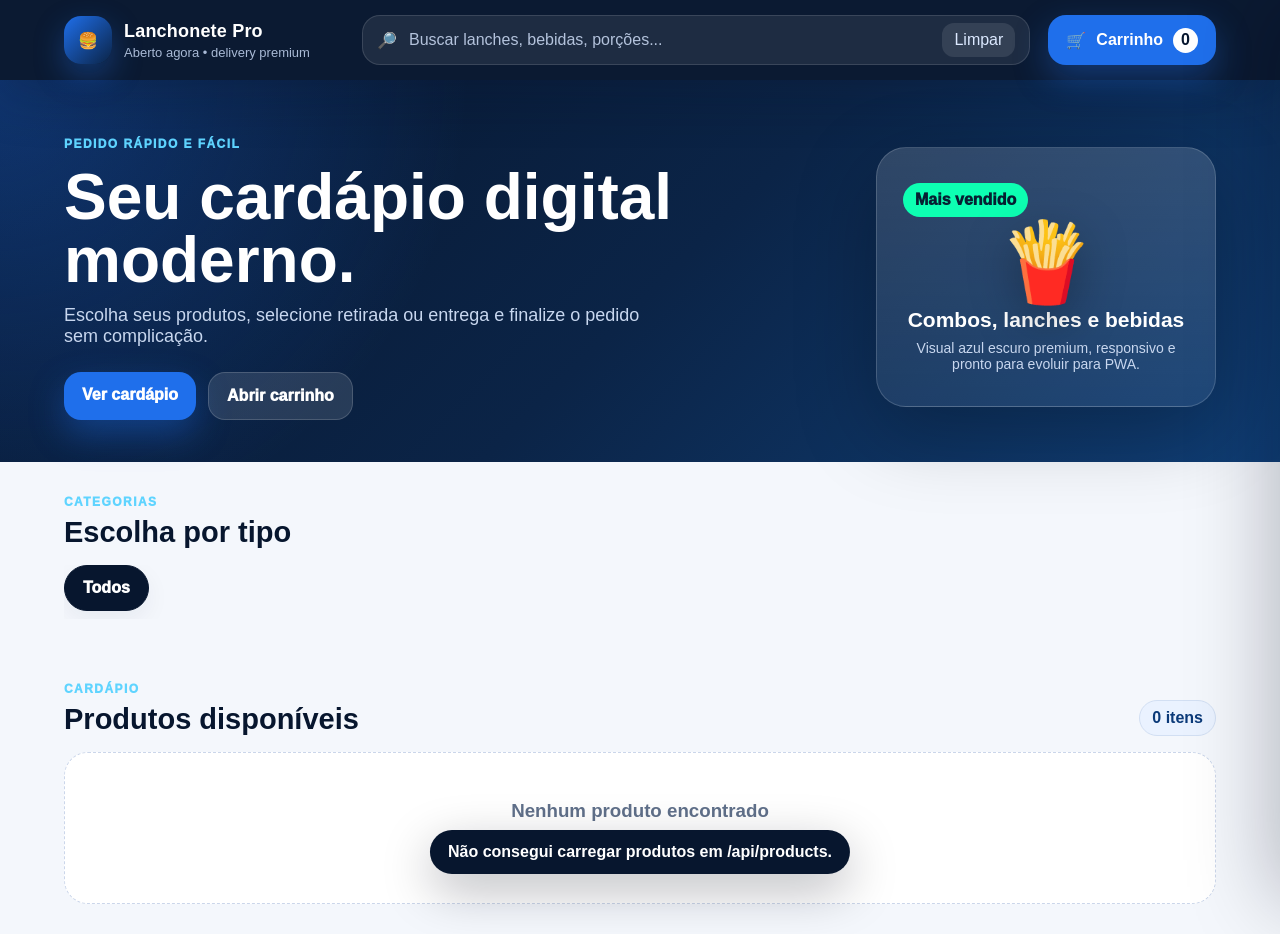
==== commit d9831f7f: "Corrige frontend premium azul" ====
--- a/frontend/static/index.html
+++ b/frontend/static/index.html
@@ -1,5 +1,125 @@
-<!doctype html><html lang="pt-BR"><head><meta charset="utf-8"><meta name="viewport" content="width=device-width,initial-scale=1"><meta name="theme-color" content="#ea1d2c"><title>Delivery Lanchonete Pro</title><link rel="manifest" href="manifest.webmanifest"><link rel="stylesheet" href="styles.css"></head><body class="client-page"><header class="client-top"><div><span class="mini">aberto agora</span><h1>Lanchonete Pro</h1><p>Peça rápido, acompanhe no carrinho e finalize sem complicação.</p></div><button class="cart-float-btn" id="openCartBtn">🛒 <b id="cartCount">0</b></button></header><main class="store"><section class="hero"><div><span>🔥 Promoção do dia</span><h2>Combos artesanais com entrega rápida</h2><p>Visual preparado para PWA, APK e cardápio mobile first.</p></div></section><section class="searchbar"><input id="searchInput" placeholder="Buscar lanche, bebida, combo..."><button id="clearSearch">Limpar</button></section><nav class="categories" id="categoryList"></nav><section class="store-head"><h2>Cardápio</h2><small id="productCounter"></small></section><section class="products" id="productGrid"></section></main><aside class="cart" id="cartDrawer"><div class="cart-box"><div class="cart-title"><h2>Seu carrinho</h2><button id="closeCartBtn">×</button></div><div id="cartItems"></div><div class="checkout"><div class="total"><span>Total</span><strong id="cartTotal">R$ 0,00</strong></div><input id="customerName" placeholder="Nome do cliente"><input id="customerPhone" placeholder="WhatsApp"><div class="delivery-choice" id="deliveryChoice">
-  <button type="button" class="delivery-option active" data-type="retirada">Retirada</button>
-  <button type="button" class="delivery-option" data-type="entrega">Entrega</button>
-</div>
-<input id="customerAddress" class="hidden" placeholder="Endereço completo para entrega"><select id="paymentMethod"><option>Pix</option><option>Cartão</option><option>Dinheiro</option></select><textarea id="orderNotes" placeholder="Observações, ponto da carne, retirar ingrediente..."></textarea><button class="btn primary" id="finishOrderBtn">Finalizar pedido</button></div></div></aside><div class="toast" id="toast"></div><script src="scripts.js"></script></body></html>
+<!doctype html>
+<html lang="pt-BR">
+<head>
+  <meta charset="utf-8">
+  <meta name="viewport" content="width=device-width, initial-scale=1">
+  <title>Delivery Lanchonete Pro</title>
+  <meta name="theme-color" content="#07162e">
+  <link rel="manifest" href="manifest.json">
+  <link rel="stylesheet" href="styles.css">
+</head>
+<body>
+  <header class="topbar">
+    <div class="brand">
+      <div class="brand-logo">🍔</div>
+      <div>
+        <strong>Lanchonete Pro</strong>
+        <span>Aberto agora • delivery premium</span>
+      </div>
+    </div>
+
+    <div class="search">
+      <span>🔎</span>
+      <input id="searchInput" type="search" placeholder="Buscar lanches, bebidas, porções..." autocomplete="off">
+      <button id="clearSearch" type="button">Limpar</button>
+    </div>
+
+    <button id="openCartBtn" class="cart-button" type="button">
+      🛒 <span>Carrinho</span> <b id="cartCount">0</b>
+    </button>
+  </header>
+
+  <main>
+    <section class="hero">
+      <div class="hero-content">
+        <span class="tag">Pedido rápido e fácil</span>
+        <h1>Seu cardápio digital moderno.</h1>
+        <p>Escolha seus produtos, selecione retirada ou entrega e finalize o pedido sem complicação.</p>
+        <div class="hero-actions">
+          <a href="#cardapio" class="primary-link">Ver cardápio</a>
+          <button id="heroCartBtn" class="secondary-link" type="button">Abrir carrinho</button>
+        </div>
+      </div>
+
+      <div class="hero-panel">
+        <span>Mais vendido</span>
+        <div>🍟</div>
+        <strong>Combos, lanches e bebidas</strong>
+        <p>Visual azul escuro premium, responsivo e pronto para evoluir para PWA.</p>
+      </div>
+    </section>
+
+    <section class="section">
+      <div class="section-head">
+        <div>
+          <span class="mini">Categorias</span>
+          <h2>Escolha por tipo</h2>
+        </div>
+      </div>
+      <div id="categoryList" class="category-list"></div>
+    </section>
+
+    <section id="cardapio" class="section">
+      <div class="section-head">
+        <div>
+          <span class="mini">Cardápio</span>
+          <h2>Produtos disponíveis</h2>
+        </div>
+        <span id="productCounter" class="counter">0 itens</span>
+      </div>
+      <div id="productGrid" class="product-grid"></div>
+    </section>
+  </main>
+
+  <div id="overlay" class="overlay"></div>
+
+  <aside id="cartDrawer" class="cart-drawer" aria-hidden="true">
+    <div class="cart-header">
+      <div>
+        <span class="mini">Finalização</span>
+        <h2>Seu carrinho</h2>
+      </div>
+      <button id="closeCartBtn" class="close-btn" type="button">×</button>
+    </div>
+
+    <div id="cartItems" class="cart-items"></div>
+
+    <div class="checkout">
+      <div class="total-row">
+        <span>Total</span>
+        <strong id="cartTotal">R$ 0,00</strong>
+      </div>
+
+      <input id="customerName" placeholder="Nome do cliente" autocomplete="name">
+      <input id="customerPhone" placeholder="Telefone / WhatsApp" autocomplete="tel">
+
+      <div class="delivery-choice">
+        <button type="button" class="delivery-option active" data-delivery="retirada">
+          <strong>Retirada</strong>
+          <span>Buscar no balcão</span>
+        </button>
+        <button type="button" class="delivery-option" data-delivery="entrega">
+          <strong>Entrega</strong>
+          <span>Receber em casa</span>
+        </button>
+      </div>
+
+      <textarea id="customerAddress" class="hidden" rows="3" placeholder="Endereço completo para entrega"></textarea>
+
+      <select id="paymentMethod">
+        <option value="Pix">Pix</option>
+        <option value="Cartão">Cartão</option>
+        <option value="Dinheiro">Dinheiro</option>
+      </select>
+
+      <textarea id="orderNotes" rows="3" placeholder="Observações, retirar ingrediente, ponto da carne..."></textarea>
+
+      <button id="finishOrderBtn" class="finish-btn" type="button">Finalizar pedido</button>
+    </div>
+  </aside>
+
+  <div id="toast" class="toast"></div>
+
+  <script src="scripts.js"></script>
+</body>
+</html>
--- a/frontend/static/styles.css
+++ b/frontend/static/styles.css
@@ -1 +1,91 @@
-:root{--red:#ea1d2c;--red2:#c91523;--bg:#f7f7f8;--text:#18181b;--muted:#71717a;--card:#fff;--line:#ececf0;--dark:#111113;--ok:#16a34a;--warn:#f59e0b;--shadow:0 18px 55px rgba(20,20,30,.10);--r:24px}*{box-sizing:border-box}body{margin:0;font-family:Inter,Segoe UI,Arial,sans-serif;background:var(--bg);color:var(--text)}button,input,select,textarea{font:inherit}button{cursor:pointer;border:0}a{text-decoration:none;color:inherit}h1,h2,h3,p{margin:0}.mini{text-transform:uppercase;letter-spacing:.12em;font-size:11px;font-weight:900;color:var(--red)}.muted{color:var(--muted)}.btn{border-radius:16px;background:#fff;border:1px solid var(--line);padding:12px 16px;font-weight:900}.btn.primary{background:var(--red);color:#fff;border-color:var(--red);box-shadow:0 12px 24px rgba(234,29,44,.22)}.client-top{position:sticky;top:0;z-index:20;background:rgba(255,255,255,.9);backdrop-filter:blur(18px);border-bottom:1px solid var(--line);padding:14px 18px;display:flex;justify-content:space-between;align-items:center}.client-top h1{font-size:24px}.client-top p{color:var(--muted);font-size:13px;margin-top:3px}.cart-float-btn{background:var(--dark);color:#fff;border-radius:999px;padding:12px 16px;font-weight:900}.cart-float-btn b{background:var(--red);border-radius:999px;padding:3px 8px;margin-left:6px}.store{max-width:1180px;margin:0 auto;padding:18px 16px 110px}.hero{min-height:260px;border-radius:32px;padding:28px;color:#fff;display:flex;align-items:end;background:linear-gradient(135deg,rgba(234,29,44,.98),rgba(18,18,20,.94));box-shadow:var(--shadow);overflow:hidden;position:relative}.hero:after{content:'🍔';position:absolute;right:26px;bottom:-20px;font-size:150px;opacity:.18}.hero span{display:inline-flex;padding:8px 12px;border-radius:999px;background:rgba(255,255,255,.18);border:1px solid rgba(255,255,255,.25);font-weight:900;margin-bottom:12px}.hero h2{font-size:clamp(30px,6vw,58px);line-height:.96;max-width:720px}.hero p{max-width:540px;margin-top:10px;opacity:.9}.searchbar{display:flex;gap:10px;margin:18px 0}.searchbar input,.toolbar input,.toolbar select,.checkout input,.checkout select,.checkout textarea,.form-card input,.form-card textarea{width:100%;border:1px solid var(--line);border-radius:18px;background:#fff;padding:14px 15px;outline:none}.searchbar input:focus,.form-card input:focus,.form-card textarea:focus{border-color:var(--red);box-shadow:0 0 0 4px rgba(234,29,44,.09)}.categories{display:flex;gap:10px;overflow:auto;padding:2px 0 10px}.cat{white-space:nowrap;background:#fff;border:1px solid var(--line);border-radius:999px;padding:11px 16px;font-weight:900}.cat.active{background:var(--dark);color:#fff}.store-head,.admin-top{display:flex;justify-content:space-between;align-items:flex-end;margin:22px 0}.products{display:grid;grid-template-columns:repeat(auto-fill,minmax(245px,1fr));gap:16px}.product-card{background:var(--card);border:1px solid var(--line);border-radius:var(--r);overflow:hidden;box-shadow:0 10px 30px rgba(0,0,0,.05);transition:.18s}.product-card:hover{transform:translateY(-3px);box-shadow:var(--shadow)}.p-img{height:178px;background:linear-gradient(135deg,#fff0f1,#f1f1f3);display:flex;align-items:center;justify-content:center;font-size:56px;background-size:cover;background-position:center}.p-info{padding:16px}.p-info h3{font-size:18px;margin-bottom:7px}.p-info p{color:var(--muted);min-height:42px;font-size:14px}.price-row{display:flex;align-items:center;justify-content:space-between;margin-top:14px}.price{font-size:20px;font-weight:950}.cart{position:fixed;inset:0;background:rgba(0,0,0,.38);z-index:50;opacity:0;pointer-events:none;transition:.2s}.cart.open{opacity:1;pointer-events:auto}.cart-box{margin-left:auto;width:min(440px,100%);height:100%;background:#fff;padding:18px;display:flex;flex-direction:column;box-shadow:var(--shadow);transform:translateX(100%);transition:.2s}.cart.open .cart-box{transform:translateX(0)}.cart-title,.total,.cart-line{display:flex;justify-content:space-between;align-items:center;gap:12px}.cart-title button{font-size:28px;background:#f4f4f5;border-radius:14px;width:44px;height:44px}.cart-line{border:1px solid var(--line);border-radius:18px;padding:12px;margin:10px 0}.qty{display:flex;align-items:center;gap:10px}.qty button{width:30px;height:30px;border-radius:10px;background:#f4f4f5;font-weight:900}.checkout{margin-top:auto;display:grid;gap:10px}.total{padding:16px;border-top:1px solid var(--line);font-size:20px}.delivery-choice{display:grid;grid-template-columns:1fr 1fr;gap:10px}.delivery-option{border:1px solid var(--line);border-radius:18px;background:#fff;padding:14px 15px;font-weight:900;color:var(--text)}.delivery-option.active{background:var(--dark);color:#fff;border-color:var(--dark)}.hidden{display:none!important}.checkout-hint{font-size:12px;color:var(--muted);margin-top:-4px}.toast{position:fixed;left:50%;bottom:24px;transform:translateX(-50%);background:#111;color:#fff;border-radius:999px;padding:12px 18px;font-weight:800;opacity:0;pointer-events:none;transition:.2s;z-index:90}.toast.show{opacity:1}.admin-page{display:flex;min-height:100vh;background:#f5f5f6}.side{width:250px;background:#111113;color:#fff;padding:22px;position:sticky;top:0;height:100vh}.side h1{font-size:22px;margin-bottom:24px}.side a{display:block;padding:13px 14px;border-radius:16px;color:#d4d4d8;margin:6px 0;font-weight:800}.side a.active,.side a:hover{background:#242428;color:#fff}.admin{flex:1;padding:24px;min-width:0}.kpis{display:grid;grid-template-columns:repeat(4,minmax(150px,1fr));gap:14px}.kpis article,.form-card,.table-card,.kanban-col{background:#fff;border:1px solid var(--line);border-radius:var(--r);box-shadow:0 10px 30px rgba(0,0,0,.04);padding:18px}.kpis span{color:var(--muted);font-weight:800}.kpis strong{display:block;font-size:28px;margin-top:8px}.kanban{display:grid;grid-template-columns:repeat(4,minmax(220px,1fr));gap:14px;margin-top:18px}.kanban-col h3{margin-bottom:12px}.order-card{border:1px solid var(--line);border-radius:18px;background:#fafafa;padding:13px;margin:10px 0}.order-card p{color:var(--muted);font-size:14px;margin:6px 0 10px}.status-select{width:100%;border:1px solid var(--line);border-radius:12px;padding:10px;background:#fff}.product-admin-layout{display:grid;grid-template-columns:380px 1fr;gap:16px}.form-card{display:grid;gap:12px;align-self:start}.form-card label{font-weight:900;color:#3f3f46}.form-card label input,.form-card label textarea{margin-top:6px}.form-card textarea{min-height:90px;resize:vertical}.switch,.upload{display:flex!important;align-items:center;gap:10px}.switch input{width:auto}.upload{border:1px dashed #d4d4d8;border-radius:18px;padding:14px}.upload input{padding:0;border:0}.form-actions{display:flex;gap:10px}.toolbar{display:flex;gap:10px;margin-bottom:14px}.product-table{display:grid;gap:10px}.product-row{display:grid;grid-template-columns:64px 1fr 110px 110px 150px;gap:12px;align-items:center;border:1px solid var(--line);border-radius:18px;padding:10px}.thumb{width:64px;height:64px;border-radius:14px;background:#f1f1f3 center/cover;display:flex;align-items:center;justify-content:center}.row-actions{display:flex;gap:8px}.row-actions button{border-radius:12px;padding:9px 10px;font-weight:900}.login-page{min-height:100vh;display:grid;place-items:center;background:linear-gradient(135deg,#ea1d2c,#171717)}.login-card{width:min(390px,92vw);background:#fff;border-radius:28px;padding:26px;display:grid;gap:13px;box-shadow:var(--shadow)}.login-card input{border:1px solid var(--line);border-radius:16px;padding:14px}@media(max-width:900px){.admin-page{display:block}.side{width:100%;height:auto;position:relative;display:flex;gap:8px;overflow:auto}.side h1{display:none}.side a{white-space:nowrap}.admin{padding:16px}.kpis,.kanban,.product-admin-layout{grid-template-columns:1fr}.product-row{grid-template-columns:54px 1fr}.hide-mobile{display:none}.toolbar{flex-direction:column}}@media(max-width:560px){.hero{min-height:220px}.searchbar{flex-direction:column}.products{grid-template-columns:1fr}.client-top p{display:none}}
+*{box-sizing:border-box}
+html{scroll-behavior:smooth}
+body{margin:0;font-family:Inter,Segoe UI,Roboto,Arial,sans-serif;background:#f4f7fc;color:#101828}
+button,input,select,textarea{font:inherit}
+button{cursor:pointer}
+.topbar{position:sticky;top:0;z-index:50;display:grid;grid-template-columns:280px 1fr auto;gap:18px;align-items:center;padding:15px 5vw;background:rgba(7,22,46,.98);box-shadow:0 18px 50px rgba(7,22,46,.24);backdrop-filter:blur(14px)}
+.brand{display:flex;align-items:center;gap:12px;color:#fff}
+.brand-logo{width:48px;height:48px;border-radius:17px;display:grid;place-items:center;background:linear-gradient(135deg,#1f6feb,#0b2447);box-shadow:0 12px 30px rgba(31,111,235,.35)}
+.brand strong{display:block;font-size:18px;letter-spacing:.2px}
+.brand span{display:block;margin-top:3px;color:#a9bad6;font-size:13px}
+.search{height:50px;border:1px solid rgba(255,255,255,.13);border-radius:18px;background:rgba(255,255,255,.08);display:flex;align-items:center;gap:10px;padding:0 14px;color:#dce9ff}
+.search input{flex:1;border:0;outline:0;background:transparent;color:#fff}
+.search input::placeholder{color:#b4c3dc}
+.search button{border:0;border-radius:12px;background:rgba(255,255,255,.1);color:#dce9ff;padding:8px 12px}
+.cart-button{height:50px;border:0;border-radius:18px;background:#1f6feb;color:#fff;padding:0 18px;display:flex;align-items:center;gap:10px;font-weight:900;box-shadow:0 14px 34px rgba(31,111,235,.35)}
+.cart-button b{min-width:25px;height:25px;display:grid;place-items:center;border-radius:99px;background:#fff;color:#07162e}
+.hero{padding:54px 5vw 42px;display:grid;grid-template-columns:1fr 340px;gap:28px;align-items:center;background:radial-gradient(circle at top left,rgba(31,111,235,.35),transparent 35%),linear-gradient(135deg,#07162e,#0b2447 52%,#103f77);color:#fff}
+.hero-content{max-width:760px}
+.tag,.mini{display:inline-flex;color:#5fd4ff;font-weight:950;letter-spacing:.12em;text-transform:uppercase;font-size:12px}
+.hero h1{margin:14px 0;font-size:clamp(36px,5vw,64px);line-height:.98}
+.hero p{max-width:600px;margin:0 0 25px;color:#c8d7ef;font-size:18px}
+.hero-actions{display:flex;gap:12px;flex-wrap:wrap}
+.primary-link,.secondary-link{text-decoration:none;border:0;border-radius:17px;padding:14px 18px;font-weight:950}
+.primary-link{background:#1f6feb;color:#fff;box-shadow:0 14px 34px rgba(31,111,235,.38)}
+.secondary-link{background:rgba(255,255,255,.12);color:#fff;border:1px solid rgba(255,255,255,.16)}
+.hero-panel{min-height:260px;border:1px solid rgba(255,255,255,.16);border-radius:30px;background:linear-gradient(180deg,rgba(255,255,255,.15),rgba(255,255,255,.07));box-shadow:0 24px 80px rgba(0,0,0,.25);padding:26px;display:flex;flex-direction:column;align-items:center;justify-content:center;text-align:center}
+.hero-panel span{align-self:flex-start;border-radius:99px;background:#0dffb2;color:#062032;font-weight:950;padding:8px 12px}
+.hero-panel div{font-size:78px;filter:drop-shadow(0 14px 24px rgba(0,0,0,.28))}
+.hero-panel strong{font-size:21px}
+.hero-panel p{margin:8px 0 0;color:#c8d7ef;font-size:14px}
+.section{padding:30px 5vw}
+.section-head{display:flex;justify-content:space-between;align-items:end;gap:15px;margin-bottom:16px}
+.section-head h2{margin:6px 0 0;font-size:29px;color:#07162e}
+.counter{border:1px solid #d2dff3;border-radius:99px;background:#eaf2ff;color:#0b3a79;padding:8px 12px;font-weight:900}
+.category-list{display:flex;gap:12px;overflow-x:auto;padding-bottom:8px}
+.cat{border:1px solid #dbe5f5;border-radius:99px;background:#fff;color:#10213f;padding:13px 18px;font-weight:950;white-space:nowrap;box-shadow:0 9px 24px rgba(16,33,63,.06)}
+.cat.active{background:#07162e;color:#fff;border-color:#07162e}
+.product-grid{display:grid;grid-template-columns:repeat(auto-fill,minmax(260px,1fr));gap:20px}
+.product-card{overflow:hidden;border:1px solid #dde7f7;border-radius:27px;background:#fff;box-shadow:0 16px 50px rgba(15,35,75,.08);transition:.22s ease}
+.product-card:hover{transform:translateY(-4px);box-shadow:0 24px 70px rgba(15,35,75,.13)}
+.p-img{height:170px;background:#e8eef7 center/cover no-repeat;display:grid;place-items:center;font-size:56px}
+.p-info{padding:18px}
+.p-info h3{margin:0 0 8px;font-size:20px;color:#07162e}
+.p-info p{margin:0;color:#697891;min-height:44px}
+.price-row{margin-top:18px;display:flex;align-items:center;justify-content:space-between;gap:12px}
+.price{font-size:22px;color:#07162e}
+.btn{border:0;border-radius:16px;padding:12px 16px;font-weight:950}
+.btn.primary{background:#1f6feb;color:#fff}
+.overlay{position:fixed;inset:0;z-index:70;background:rgba(2,6,23,.55);opacity:0;pointer-events:none;transition:.22s}
+.overlay.open{opacity:1;pointer-events:auto}
+.cart-drawer{position:fixed;right:0;top:0;bottom:0;z-index:80;width:min(470px,94vw);background:#fff;box-shadow:-30px 0 80px rgba(2,6,23,.28);transform:translateX(105%);transition:.28s ease;display:flex;flex-direction:column}
+.cart-drawer.open{transform:translateX(0)}
+.cart-header{padding:22px;border-bottom:1px solid #e7edf7;display:flex;align-items:center;justify-content:space-between}
+.cart-header h2{margin:6px 0 0;color:#07162e}
+.close-btn{width:44px;height:44px;border:0;border-radius:16px;background:#eef3fb;color:#07162e;font-size:28px}
+.cart-items{flex:1;overflow:auto;padding:18px}
+.cart-line{display:grid;grid-template-columns:1fr auto;gap:12px;align-items:center;border:1px solid #e3ebf8;border-radius:20px;padding:14px;margin-bottom:12px;background:#fbfdff}
+.cart-line b{display:block;color:#07162e}
+.muted{color:#6b7890}
+.qty{display:flex;align-items:center;gap:8px}
+.qty button{width:34px;height:34px;border:0;border-radius:12px;background:#eef3fb;color:#07162e;font-weight:950}
+.checkout{border-top:1px solid #e7edf7;padding:18px;background:#fbfdff;display:grid;gap:10px}
+.total-row{display:flex;align-items:center;justify-content:space-between;font-size:20px;margin-bottom:4px}
+.total-row strong{font-size:26px;color:#07162e}
+.checkout input,.checkout select,.checkout textarea{width:100%;border:1px solid #dfe8f6;border-radius:16px;padding:13px 14px;outline:0;background:#fff;color:#101828}
+.checkout input:focus,.checkout select:focus,.checkout textarea:focus{border-color:#1f6feb;box-shadow:0 0 0 4px rgba(31,111,235,.12)}
+.delivery-choice{display:grid;grid-template-columns:1fr 1fr;gap:10px}
+.delivery-option{border:1px solid #dfe8f6;background:#fff;color:#101828;border-radius:18px;padding:13px;text-align:left}
+.delivery-option strong{display:block;color:#07162e}
+.delivery-option span{display:block;color:#697891;font-size:12px;margin-top:2px}
+.delivery-option.active{border-color:#1f6feb;background:#eaf2ff;box-shadow:0 0 0 4px rgba(31,111,235,.08)}
+.hidden{display:none!important}
+.finish-btn{width:100%;border:0;border-radius:18px;background:linear-gradient(135deg,#1f6feb,#0b58d0);color:#fff;font-weight:950;font-size:17px;padding:16px;box-shadow:0 16px 32px rgba(31,111,235,.28)}
+.finish-btn:disabled{opacity:.65;cursor:not-allowed}
+.toast{position:fixed;left:50%;bottom:26px;z-index:120;transform:translateX(-50%) translateY(20px);background:#07162e;color:#fff;border-radius:99px;padding:13px 18px;opacity:0;pointer-events:none;transition:.2s;box-shadow:0 16px 50px rgba(2,6,23,.28);font-weight:850}
+.toast.open{opacity:1;transform:translateX(-50%) translateY(0)}
+.empty-card{grid-column:1/-1;background:#fff;border:1px dashed #cbd6ea;border-radius:24px;padding:28px;text-align:center;color:#60708a}
+.skeleton{background:linear-gradient(90deg,#e9eef7,#f8fbff,#e9eef7);background-size:220% 100%;animation:shine 1.1s infinite linear}
+@keyframes shine{to{background-position:-220% 0}}
+@media(max-width:880px){
+  .topbar{grid-template-columns:1fr auto;padding:12px 16px}
+  .brand span{display:none}
+  .search{grid-column:1/-1;order:3}
+  .hero{grid-template-columns:1fr;padding:36px 16px}
+  .hero-panel{display:none}
+  .section{padding:22px 16px}
+  .product-grid{grid-template-columns:1fr}
+  .p-img{height:180px}
+  .cart-drawer{width:100vw}
+  .delivery-choice{grid-template-columns:1fr}
+}
